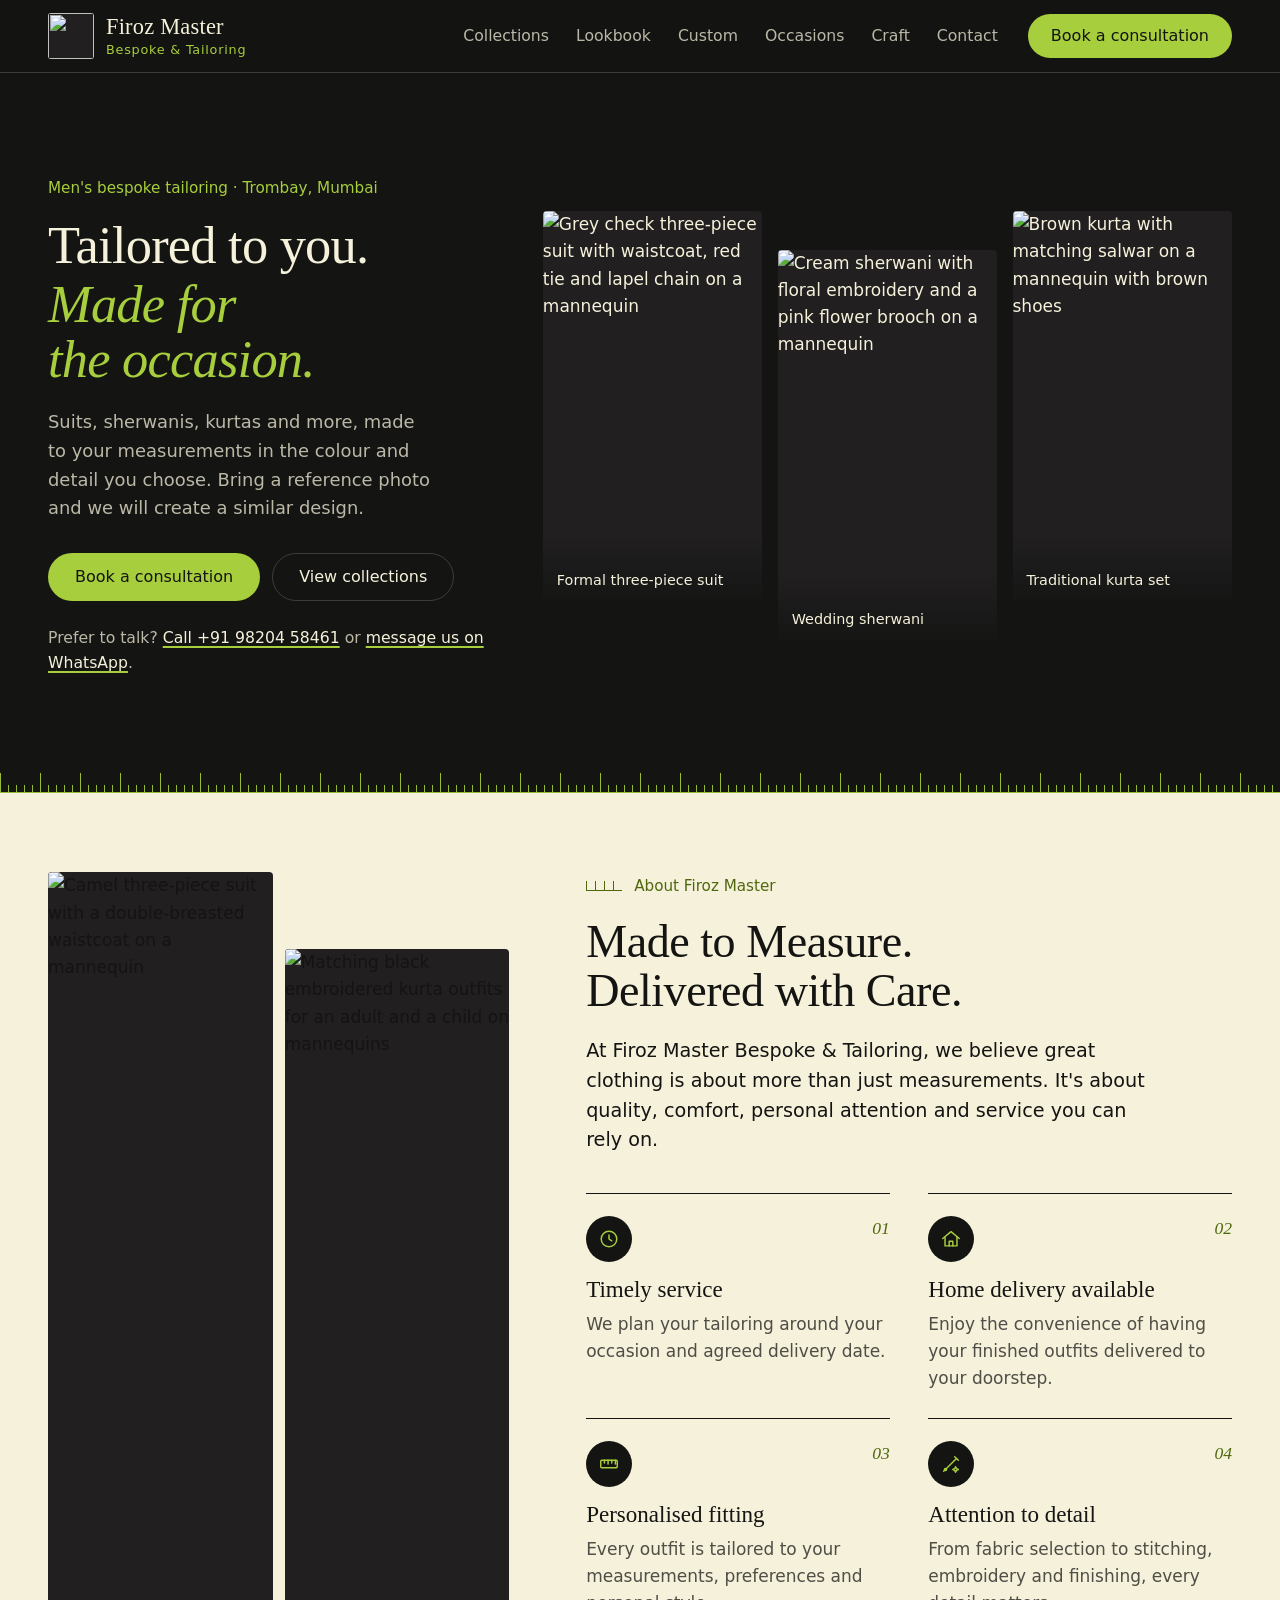
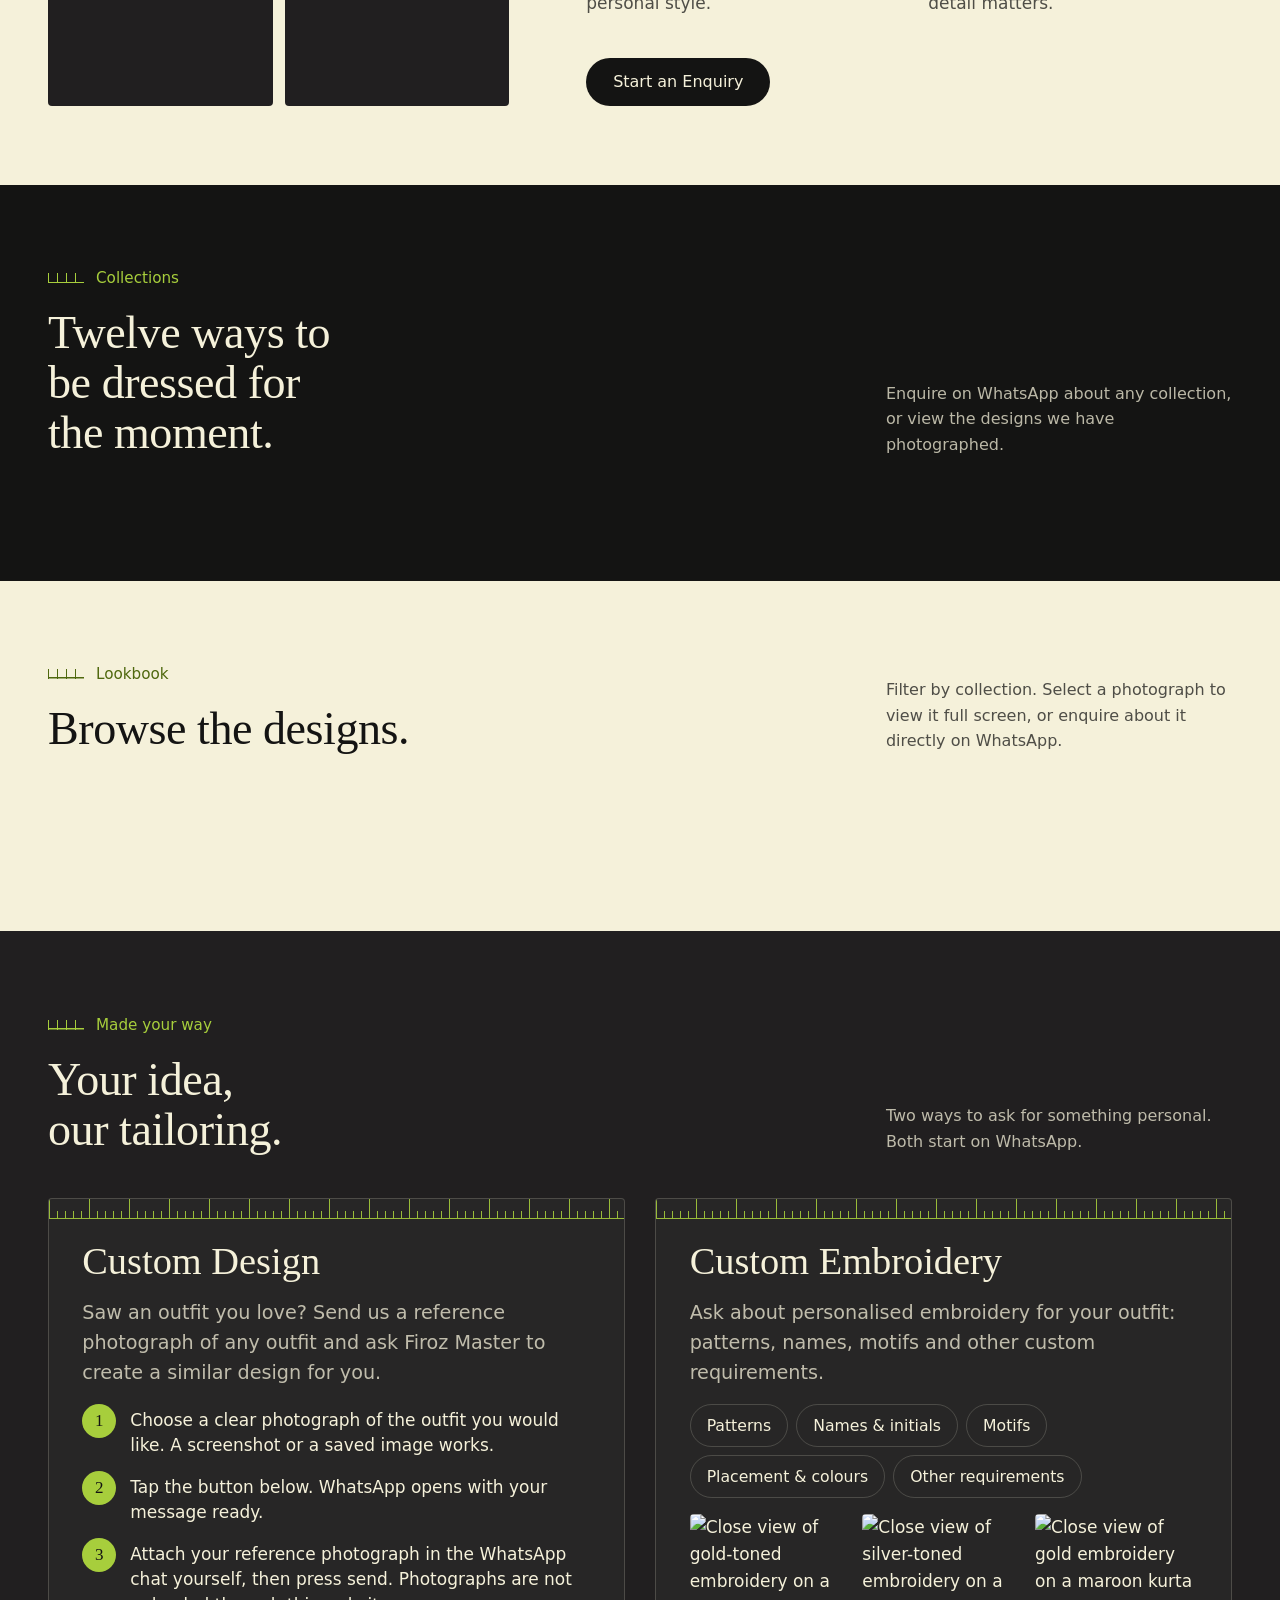
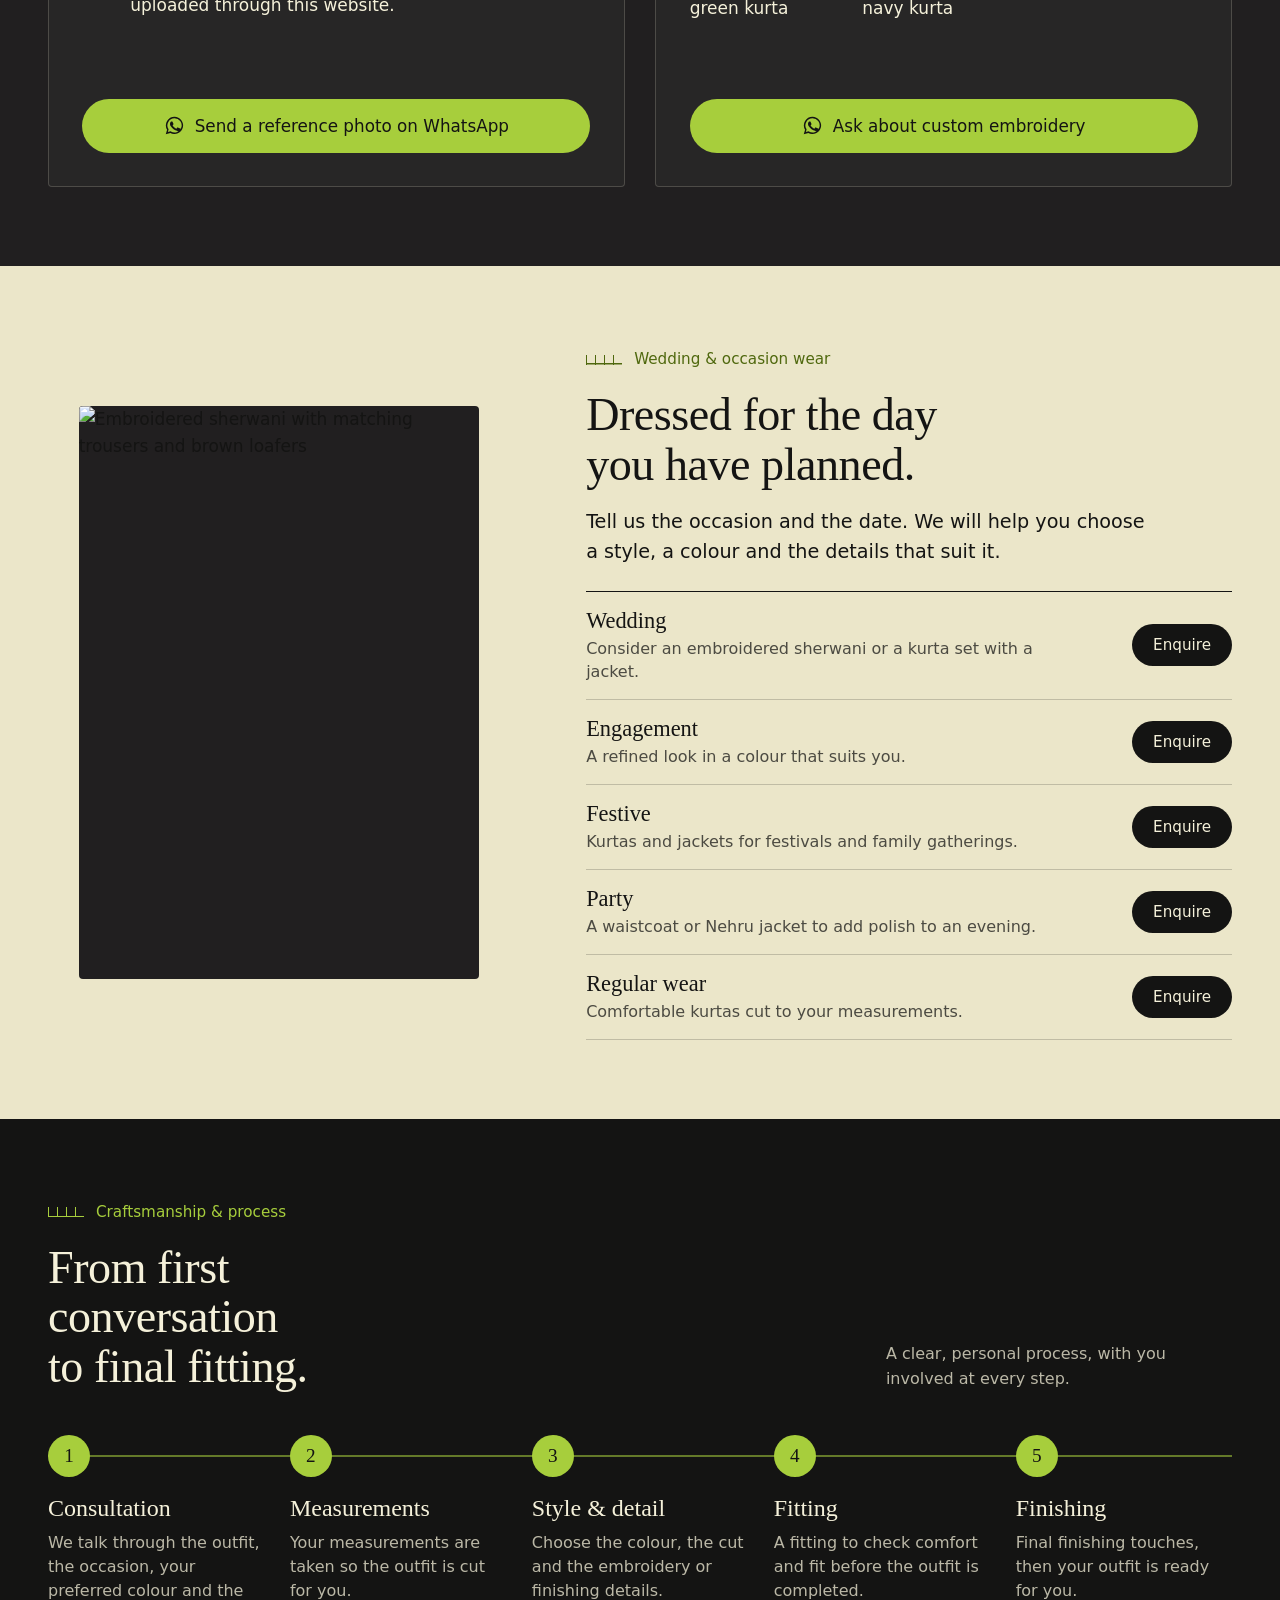
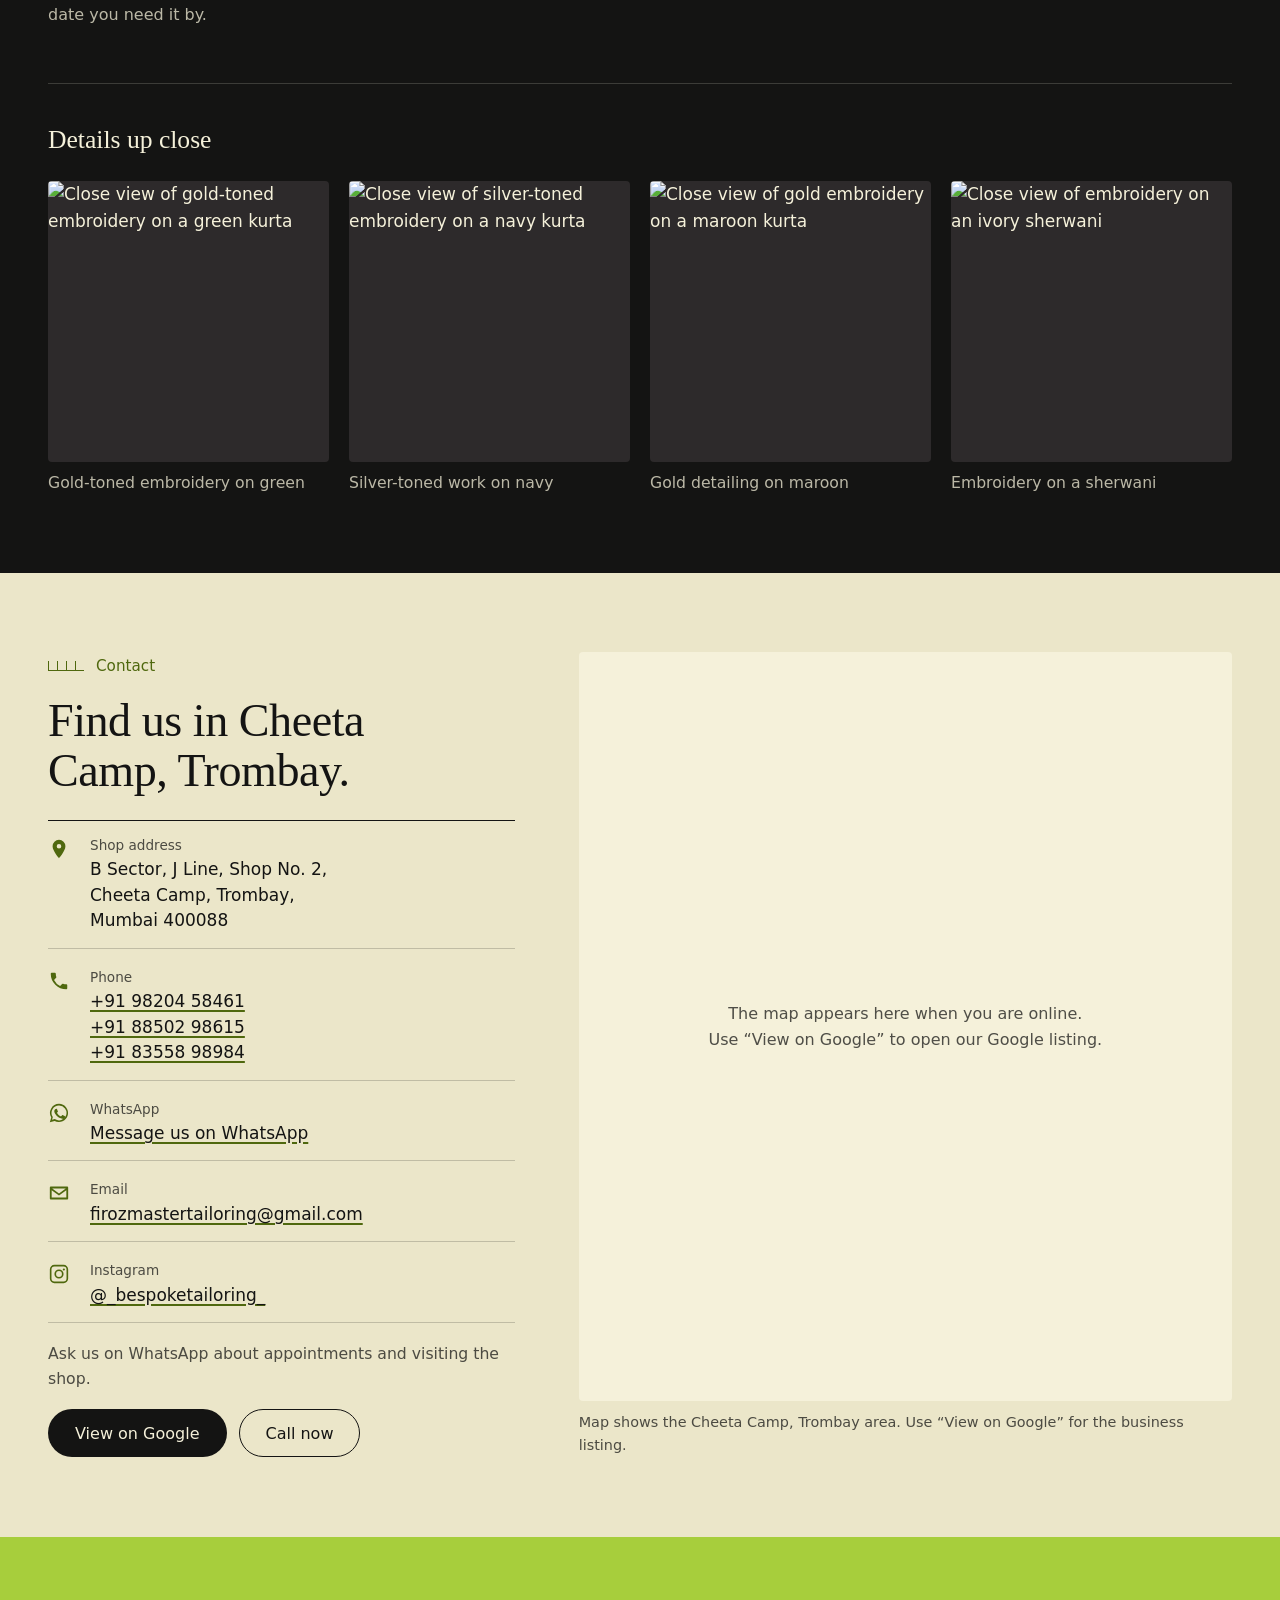
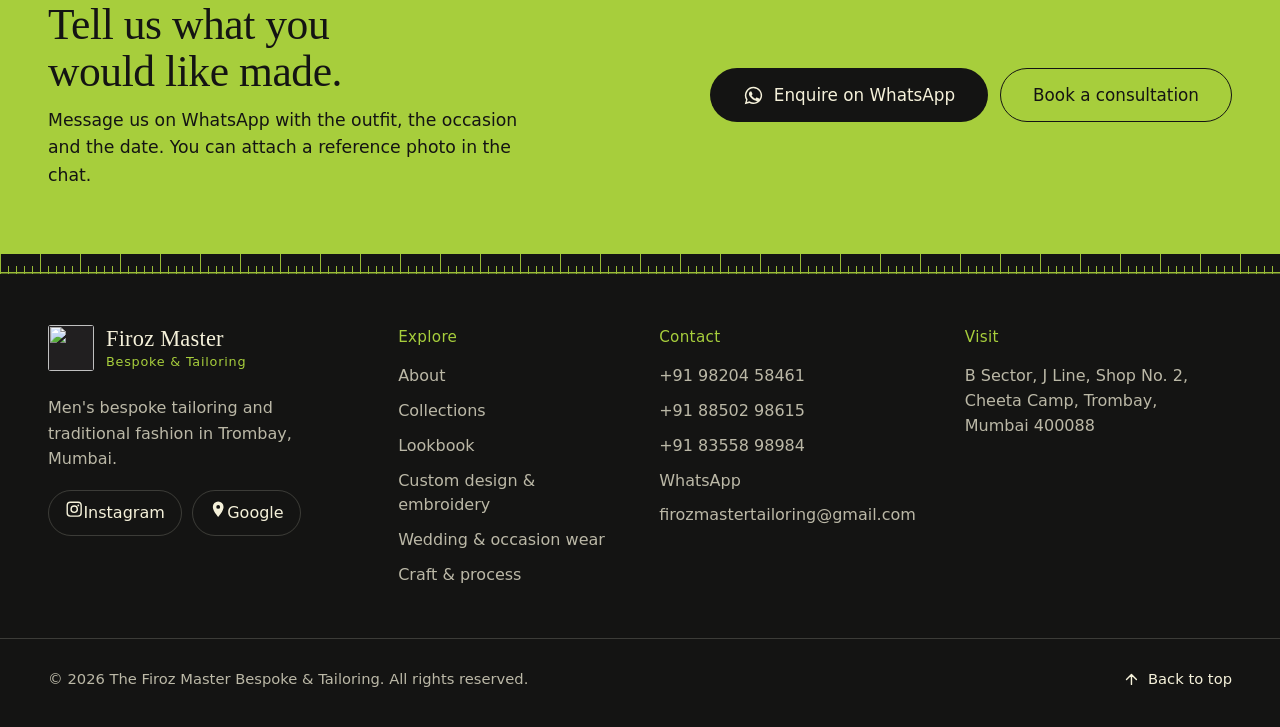
==== index.html @ 13a80829 "Add files via upload" ====
<!doctype html>
<html lang="en">
<head>
  <meta charset="utf-8">
  <meta name="viewport" content="width=device-width, initial-scale=1, viewport-fit=cover">
  <title>The Firoz Master Bespoke &amp; Tailoring | Men's Bespoke Tailoring in Trombay, Mumbai</title>
  <meta name="description" content="The Firoz Master Bespoke &amp; Tailoring in Cheeta Camp, Trombay, Mumbai: suits, tuxedos, sherwanis, kurta pajamas, Nehru jackets, waistcoats, custom designs and custom embroidery. Enquire on WhatsApp.">
  <meta name="theme-color" content="#141413">
  <!-- After publishing, add: <link rel="canonical" href="https://YOUR-DOMAIN/"> and make og:image absolute. -->
  <meta property="og:type" content="website">
  <meta property="og:site_name" content="The Firoz Master Bespoke &amp; Tailoring">
  <meta property="og:title" content="The Firoz Master Bespoke &amp; Tailoring">
  <meta property="og:description" content="Bespoke men's tailoring in Trombay, Mumbai. Browse the collections and enquire on WhatsApp.">
  <meta property="og:image" content="assets/optimized/green-kurta-full.webp">
  <meta name="twitter:card" content="summary_large_image">
  <link rel="icon" type="image/png" sizes="48x48" href="assets/favicon-48.png">
  <link rel="apple-touch-icon" href="assets/apple-touch-icon.png">
  <script>document.documentElement.classList.add('js');</script>
  <link rel="stylesheet" href="styles.css">
  <script type="application/ld+json">
  {
    "@context": "https://schema.org",
    "@type": "ClothingStore",
    "name": "The Firoz Master Bespoke & Tailoring",
    "description": "Men's bespoke tailoring and traditional fashion.",
    "telephone": ["+91 98204 58461", "+91 88502 98615", "+91 83558 98984"],
    "email": "firozmastertailoring@gmail.com",
    "image": "assets/optimized/green-kurta-full.webp",
    "address": {
      "@type": "PostalAddress",
      "streetAddress": "B Sector, J Line, Shop No. 2, Cheeta Camp, Trombay",
      "addressLocality": "Mumbai",
      "addressRegion": "Maharashtra",
      "postalCode": "400088",
      "addressCountry": "IN"
    },
    "sameAs": [
      "https://www.instagram.com/_bespoketailoring_",
      "https://share.google/vt9ORsOQwq2wG1tDQ"
    ]
  }
  </script>
</head>
<body>
  <a class="skip-link" href="#main">Skip to main content</a>

  <!-- Icon sprite -->
  <svg width="0" height="0" style="position:absolute" aria-hidden="true" focusable="false">
    <symbol id="i-phone" viewBox="0 0 24 24"><path d="M6.6 10.8a15 15 0 0 0 6.6 6.6l2.2-2.2a1 1 0 0 1 1-.25 11.4 11.4 0 0 0 3.6.57 1 1 0 0 1 1 1V20a1 1 0 0 1-1 1A17 17 0 0 1 3 4a1 1 0 0 1 1-1h3.5a1 1 0 0 1 1 1c0 1.25.2 2.45.57 3.57a1 1 0 0 1-.25 1z" fill="currentColor"/></symbol>
    <symbol id="i-whatsapp" viewBox="0 0 24 24"><path d="M12.04 2a9.9 9.9 0 0 0-8.5 14.9L2 22l5.25-1.38A9.9 9.9 0 1 0 12.04 2zm0 1.8a8.1 8.1 0 1 1-4.2 15l-.3-.18-3.1.82.83-3.03-.2-.31A8.1 8.1 0 0 1 12.04 3.8zM8.6 7.5c-.2 0-.5.07-.75.35-.26.28-1 .97-1 2.37s1.03 2.75 1.17 2.94c.15.2 2 3.2 4.95 4.36 2.45.96 2.95.77 3.48.72.53-.05 1.7-.7 1.94-1.37.24-.68.24-1.26.17-1.38-.07-.12-.26-.2-.55-.34-.29-.15-1.7-.84-1.96-.93-.27-.1-.46-.15-.65.14-.2.29-.75.93-.92 1.12-.17.2-.34.22-.63.07-.29-.14-1.22-.45-2.32-1.43-.86-.76-1.44-1.7-1.6-1.99-.17-.29-.02-.45.13-.6.13-.13.29-.34.43-.5.14-.17.2-.29.29-.48.1-.2.05-.36-.02-.5-.07-.15-.64-1.58-.9-2.16-.23-.5-.47-.52-.66-.53z" fill="currentColor"/></symbol>
    <symbol id="i-mail" viewBox="0 0 24 24"><path d="M3 5h18a1 1 0 0 1 1 1v12a1 1 0 0 1-1 1H3a1 1 0 0 1-1-1V6a1 1 0 0 1 1-1zm1.6 2L12 12.6 19.4 7zm15.4 1.9-8 5.8-8-5.8V17h16z" fill="currentColor"/></symbol>
    <symbol id="i-pin" viewBox="0 0 24 24"><path d="M12 2a7 7 0 0 0-7 7c0 5.2 7 13 7 13s7-7.8 7-13a7 7 0 0 0-7-7zm0 9.5A2.5 2.5 0 1 1 12 6.5a2.5 2.5 0 0 1 0 5z" fill="currentColor"/></symbol>
    <symbol id="i-close" viewBox="0 0 24 24"><path d="M5 5l14 14M19 5L5 19" stroke="currentColor" stroke-width="2" stroke-linecap="round" fill="none"/></symbol>
    <symbol id="i-prev" viewBox="0 0 24 24"><path d="M15 4l-8 8 8 8" stroke="currentColor" stroke-width="2" stroke-linecap="round" stroke-linejoin="round" fill="none"/></symbol>
    <symbol id="i-next" viewBox="0 0 24 24"><path d="M9 4l8 8-8 8" stroke="currentColor" stroke-width="2" stroke-linecap="round" stroke-linejoin="round" fill="none"/></symbol>
    <symbol id="i-instagram" viewBox="0 0 24 24"><path d="M7 2h10a5 5 0 0 1 5 5v10a5 5 0 0 1-5 5H7a5 5 0 0 1-5-5V7a5 5 0 0 1 5-5zm0 1.8A3.2 3.2 0 0 0 3.8 7v10A3.2 3.2 0 0 0 7 20.2h10a3.2 3.2 0 0 0 3.2-3.2V7A3.2 3.2 0 0 0 17 3.8zM12 7a5 5 0 1 1 0 10 5 5 0 0 1 0-10zm0 1.8a3.2 3.2 0 1 0 0 6.4 3.2 3.2 0 0 0 0-6.4zM17.3 5.9a1.2 1.2 0 1 1 0 2.4 1.2 1.2 0 0 1 0-2.4z" fill="currentColor"/></symbol>
    <symbol id="i-up" viewBox="0 0 24 24"><path d="M12 19V5M5 12l7-7 7 7" stroke="currentColor" stroke-width="2" stroke-linecap="round" stroke-linejoin="round" fill="none"/></symbol>
  </svg>

  <header class="site-header" id="top">
    <div class="site-header__inner">
      <a class="brand" href="#home" aria-label="The Firoz Master Bespoke and Tailoring, home">
        <img class="brand__mark" src="assets/optimized/fm-mark-2x.webp" width="148" height="139" alt="">
        <span class="brand__text">
          <span class="brand__name">Firoz Master</span>
          <span class="brand__sub">Bespoke &amp; Tailoring</span>
        </span>
      </a>

      <button class="menu-toggle" type="button" aria-expanded="false" aria-controls="site-nav">
        <span class="menu-toggle__label">Menu</span>
        <span class="menu-toggle__bars" aria-hidden="true"><span></span><span></span></span>
      </button>

      <nav class="site-nav" id="site-nav" aria-label="Main">
        <ul class="site-nav__list">
          <li><a href="#collections">Collections</a></li>
          <li><a href="#lookbook">Lookbook</a></li>
          <li><a href="#custom">Custom</a></li>
          <li><a href="#occasions">Occasions</a></li>
          <li><a href="#craft">Craft</a></li>
          <li><a href="#visit">Contact</a></li>
        </ul>
        <a class="btn btn--lime site-nav__cta" href="#visit" data-wa data-wa-msg="Hello Firoz Master, I'd like to book a consultation." data-enquire data-title="Book a consultation">Book a consultation</a>
      </nav>
    </div>
  </header>

  <main id="main">

    <!-- HERO -->
    <section class="hero" id="home" aria-labelledby="hero-title">
      <div class="container hero__grid">
        <div class="hero__copy">
          <p class="hero__place">Men's bespoke tailoring &middot; Trombay, Mumbai</p>
          <h1 id="hero-title" class="hero__title">Tailored to you.<span class="hero__title-alt">Made for the occasion.</span></h1>
          <p class="hero__lead">Suits, sherwanis, kurtas and more, made to your measurements in the colour and detail you choose. Bring a reference photo and we will create a similar design.</p>
          <div class="hero__actions">
            <a class="btn btn--lime" href="#visit" data-wa data-wa-msg="Hello Firoz Master, I'd like to book a consultation." data-enquire data-title="Book a consultation">Book a consultation</a>
            <a class="btn btn--ghost" href="#collections">View collections</a>
          </div>
          <p class="hero__reach">Prefer to talk? <a href="tel:+919820458461">Call +91 98204 58461</a> or <a href="#visit" data-wa data-wa-msg="Hello Firoz Master, I'd like to enquire about tailoring." target="_blank" rel="noopener">message us on WhatsApp</a>.</p>
        </div>

        <div class="hero__media" aria-label="Featured pieces">
          <figure class="hero__panel hero__panel--a">
            <img src="assets/gallery/hero-formal-three-piece-576.webp"
                 srcset="assets/gallery/hero-formal-three-piece-360.webp 360w, assets/gallery/hero-formal-three-piece-576.webp 576w"
                 sizes="(max-width: 980px) 30vw, 270px" width="576" height="1024"
                 alt="Grey check three-piece suit with waistcoat, red tie and lapel chain on a mannequin" fetchpriority="high" decoding="async">
            <figcaption>Formal three-piece suit</figcaption>
          </figure>
          <figure class="hero__panel hero__panel--b">
            <img src="assets/gallery/hero-wedding-sherwani-576.webp"
                 srcset="assets/gallery/hero-wedding-sherwani-360.webp 360w, assets/gallery/hero-wedding-sherwani-576.webp 576w"
                 sizes="(max-width: 980px) 30vw, 270px" width="576" height="1024"
                 alt="Cream sherwani with floral embroidery and a pink flower brooch on a mannequin" fetchpriority="high" decoding="async">
            <figcaption>Wedding sherwani</figcaption>
          </figure>
          <figure class="hero__panel hero__panel--c">
            <img src="assets/gallery/hero-traditional-kurta-set-576.webp"
                 srcset="assets/gallery/hero-traditional-kurta-set-360.webp 360w, assets/gallery/hero-traditional-kurta-set-576.webp 576w"
                 sizes="(max-width: 980px) 30vw, 270px" width="576" height="1024"
                 alt="Brown kurta with matching salwar on a mannequin with brown shoes" decoding="async">
            <figcaption>Traditional kurta set</figcaption>
          </figure>
        </div>
      </div>
      <div class="tape" aria-hidden="true"></div>
    </section>

    <!-- BRAND INTRODUCTION -->
    <section class="section section--ivory intro" id="about" aria-labelledby="about-title">
      <div class="container about" data-reveal>
        <div class="about__head">
          <p class="kicker">About Firoz Master</p>
          <h2 id="about-title" class="h2">Made to Measure. Delivered with Care.</h2>
          <p class="lead">At Firoz Master Bespoke &amp; Tailoring, we believe great clothing is about more than just measurements. It's about quality, comfort, personal attention and service you can rely on.</p>
        </div>
        <div class="about__photos">
          <figure class="about__photo about__photo--a">
            <img src="assets/gallery/camel-three-piece-suit.webp" srcset="assets/gallery/camel-three-piece-suit-360.webp 360w, assets/gallery/camel-three-piece-suit.webp 800w"
                 sizes="(max-width: 860px) 44vw, 300px" width="800" height="1067" loading="lazy" decoding="async"
                 alt="Camel three-piece suit with a double-breasted waistcoat on a mannequin">
          </figure>
          <figure class="about__photo about__photo--b">
            <img src="assets/matching-family-outfits.webp"
                 srcset="assets/optimized/family-360.webp 360w, assets/optimized/family-full.webp 460w"
                 sizes="(max-width: 860px) 44vw, 300px" width="460" height="1024" loading="lazy" decoding="async"
                 alt="Matching black embroidered kurta outfits for an adult and a child on mannequins">
          </figure>
        </div>
        <div class="about__body">
          <ul class="benefits" aria-label="Why choose Firoz Master">
            <li class="benefit" data-reveal>
              <span class="benefit__num" aria-hidden="true">01</span>
              <span class="benefit__icon"><svg class="benefit__ico" viewBox="0 0 24 24" aria-hidden="true" focusable="false"><circle cx="12" cy="12" r="8.5"/><path d="M12 7.5V12l3 2"/></svg></span>
              <h3 class="benefit__title">Timely service</h3>
              <p>We plan your tailoring around your occasion and agreed delivery date.</p>
            </li>
            <li class="benefit" data-reveal>
              <span class="benefit__num" aria-hidden="true">02</span>
              <span class="benefit__icon"><svg class="benefit__ico" viewBox="0 0 24 24" aria-hidden="true" focusable="false"><path d="M3 11.5 12 4l9 7.5"/><path d="M5.5 10v9.5h13V10"/><path d="M10 19.5v-5h4v5"/></svg></span>
              <h3 class="benefit__title">Home delivery available</h3>
              <p>Enjoy the convenience of having your finished outfits delivered to your doorstep.</p>
            </li>
            <li class="benefit" data-reveal>
              <span class="benefit__num" aria-hidden="true">03</span>
              <span class="benefit__icon"><svg class="benefit__ico" viewBox="0 0 24 24" aria-hidden="true" focusable="false"><rect x="3" y="8" width="18" height="8" rx="1"/><path d="M7 8v3M11 8v4M15 8v3M19 8v4"/></svg></span>
              <h3 class="benefit__title">Personalised fitting</h3>
              <p>Every outfit is tailored to your measurements, preferences and personal style.</p>
            </li>
            <li class="benefit" data-reveal>
              <span class="benefit__num" aria-hidden="true">04</span>
              <span class="benefit__icon"><svg class="benefit__ico" viewBox="0 0 24 24" aria-hidden="true" focusable="false"><path d="M4 20 18 6"/><path d="M16 4l4 4"/><circle cx="6" cy="18" r="1.2"/><path d="M17 15l1 2 2 1-2 1-1 2-1-2-2-1 2-1z"/></svg></span>
              <h3 class="benefit__title">Attention to detail</h3>
              <p>From fabric selection to stitching, embroidery and finishing, every detail matters.</p>
            </li>
          </ul>
          <p class="intro__cta"><a class="btn btn--ink" href="#visit" data-wa data-wa-msg="Hello Firoz Master, I'd like to enquire about tailoring." data-enquire data-title="Start an enquiry">Start an Enquiry</a></p>
        </div>
      </div>
    </section>

    <!-- COLLECTIONS -->
    <section class="section section--ink collections" id="collections" aria-labelledby="collections-title">
      <div class="container">
        <header class="section-head" data-reveal>
          <div>
            <p class="kicker kicker--lime">Collections</p>
            <h2 id="collections-title" class="h2">Twelve ways to be dressed for the moment.</h2>
          </div>
          <p class="section-head__note">Enquire on WhatsApp about any collection, or view the designs we have photographed.</p>
        </header>
        <div class="cat-grid" id="collection-grid">
          <noscript><p>Please enable JavaScript to browse the collections, or call us on +91 98204 58461.</p></noscript>
        </div>
      </div>
    </section>

    <!-- LOOKBOOK / GALLERY -->
    <section class="section section--ivory lookbook" id="lookbook" aria-labelledby="lookbook-title">
      <div class="container">
        <header class="section-head" data-reveal>
          <div>
            <p class="kicker">Lookbook</p>
            <h2 id="lookbook-title" class="h2">Browse the designs.</h2>
          </div>
          <p class="section-head__note">Filter by collection. Select a photograph to view it full screen, or enquire about it directly on WhatsApp.</p>
        </header>

        <div class="filters" role="group" aria-label="Filter the lookbook by collection" id="filters"></div>
        <p class="filters__count" id="filter-count" aria-live="polite"></p>

        <ul class="look-grid" id="look-grid"></ul>
        <div class="look-empty" id="look-empty" hidden>
          <div class="tape tape--dark" aria-hidden="true"></div>
          <h3 id="look-empty-title">Photographs for this collection</h3>
          <p id="look-empty-text">We do not have photographs of this collection on the website yet. Message us on WhatsApp to ask about it.</p>
          <a class="btn btn--ink" id="look-empty-cta" href="#visit" data-wa data-wa-msg="">Enquire on WhatsApp</a>
        </div>
      </div>
    </section>

    <!-- CUSTOM DESIGN & EMBROIDERY -->
    <section class="section section--char custom" id="custom" aria-labelledby="custom-title">
      <div class="container">
        <header class="section-head" data-reveal>
          <div>
            <p class="kicker kicker--lime">Made your way</p>
            <h2 id="custom-title" class="h2">Your idea, our tailoring.</h2>
          </div>
          <p class="section-head__note">Two ways to ask for something personal. Both start on WhatsApp.</p>
        </header>

        <div class="custom__grid">
          <article class="custom-card" id="custom-design" data-reveal>
            <div class="tape" aria-hidden="true"></div>
            <h3 class="custom-card__title">Custom Design</h3>
            <p class="lead">Saw an outfit you love? Send us a reference photograph of any outfit and ask Firoz Master to create a similar design for you.</p>
            <ol class="how">
              <li><span>1</span><p>Choose a clear photograph of the outfit you would like. A screenshot or a saved image works.</p></li>
              <li><span>2</span><p>Tap the button below. WhatsApp opens with your message ready.</p></li>
              <li><span>3</span><p>Attach your reference photograph in the WhatsApp chat yourself, then press send. Photographs are not uploaded through this website.</p></li>
            </ol>
            <div class="custom-card__actions">
              <a class="btn btn--lime btn--lg" href="#visit" data-wa data-wa-msg="Hello, I would like a design made from a reference photograph. I will attach the photo in this chat. Please let me know how to proceed."><svg class="ico" aria-hidden="true"><use href="#i-whatsapp"/></svg>Send a reference photo on WhatsApp</a>
            </div>
          </article>

          <article class="custom-card" id="custom-embroidery" data-reveal>
            <div class="tape" aria-hidden="true"></div>
            <h3 class="custom-card__title">Custom Embroidery</h3>
            <p class="lead">Ask about personalised embroidery for your outfit: patterns, names, motifs and other custom requirements.</p>
            <ul class="chips-static" aria-label="Examples of custom embroidery requests">
              <li>Patterns</li><li>Names &amp; initials</li><li>Motifs</li><li>Placement &amp; colours</li><li>Other requirements</li>
            </ul>
            <ul class="mini-details" aria-label="Embroidery details from our photographs">
              <li><img src="assets/optimized/detail-green.webp" width="240" height="240" loading="lazy" decoding="async" alt="Close view of gold-toned embroidery on a green kurta"></li>
              <li><img src="assets/optimized/detail-navy.webp" width="240" height="240" loading="lazy" decoding="async" alt="Close view of silver-toned embroidery on a navy kurta"></li>
              <li><img src="assets/optimized/detail-maroon.webp" width="240" height="240" loading="lazy" decoding="async" alt="Close view of gold embroidery on a maroon kurta"></li>
            </ul>
            <div class="custom-card__actions">
              <a class="btn btn--lime btn--lg" href="#visit" data-wa data-wa-msg="Hello, I would like to enquire about custom embroidery (pattern / name / motif). I will share the details and any reference images in this chat."><svg class="ico" aria-hidden="true"><use href="#i-whatsapp"/></svg>Ask about custom embroidery</a>
            </div>
          </article>
        </div>
      </div>
    </section>

    <!-- WEDDING & OCCASION -->
    <section class="section section--ivory-2 occasions" id="occasions" aria-labelledby="occasions-title">
      <div class="container occasions__grid" data-reveal>
        <figure class="occasions__figure">
          <img src="assets/ivory-sherwani.webp" srcset="assets/optimized/ivory-sherwani-360.webp 360w, assets/optimized/ivory-sherwani-full.webp 460w" sizes="(max-width: 860px) 80vw, 380px" width="460" height="1024" loading="lazy" decoding="async" alt="Embroidered sherwani with matching trousers and brown loafers">
        </figure>
        <div class="occasions__body">
          <p class="kicker">Wedding &amp; occasion wear</p>
          <h2 id="occasions-title" class="h2">Dressed for the day you have planned.</h2>
          <p class="lead">Tell us the occasion and the date. We will help you choose a style, a colour and the details that suit it.</p>

          <ul class="occasion-list">
            <li>
              <div>
                <h3>Wedding</h3>
                <p>Consider an embroidered sherwani or a kurta set with a jacket.</p>
              </div>
              <a class="btn btn--ink btn--sm" href="#visit" data-wa data-wa-msg="Hello Firoz Master, I'd like to enquire about wedding wear." data-enquire data-occasion="Wedding" data-title="Wedding wear enquiry" data-category="Wedding Wear">Enquire</a>
            </li>
            <li>
              <div>
                <h3>Engagement</h3>
                <p>A refined look in a colour that suits you.</p>
              </div>
              <a class="btn btn--ink btn--sm" href="#visit" data-wa data-wa-msg="Hello Firoz Master, I'd like to enquire about engagement wear." data-enquire data-occasion="Engagement" data-title="Engagement wear enquiry">Enquire</a>
            </li>
            <li>
              <div>
                <h3>Festive</h3>
                <p>Kurtas and jackets for festivals and family gatherings.</p>
              </div>
              <a class="btn btn--ink btn--sm" href="#visit" data-wa data-wa-msg="Hello Firoz Master, I'd like to enquire about festive wear." data-enquire data-occasion="Festive" data-title="Festive wear enquiry">Enquire</a>
            </li>
            <li>
              <div>
                <h3>Party</h3>
                <p>A waistcoat or Nehru jacket to add polish to an evening.</p>
              </div>
              <a class="btn btn--ink btn--sm" href="#visit" data-wa data-wa-msg="Hello Firoz Master, I'd like to enquire about party wear." data-enquire data-occasion="Party" data-title="Party wear enquiry">Enquire</a>
            </li>
            <li>
              <div>
                <h3>Regular wear</h3>
                <p>Comfortable kurtas cut to your measurements.</p>
              </div>
              <a class="btn btn--ink btn--sm" href="#visit" data-wa data-wa-msg="Hello Firoz Master, I'd like to enquire about regular wear." data-enquire data-occasion="Regular wear" data-title="Regular wear enquiry">Enquire</a>
            </li>
          </ul>
        </div>
      </div>
    </section>

    <!-- CRAFT & PROCESS -->
    <section class="section section--ink craft" id="craft" aria-labelledby="craft-title">
      <div class="container">
        <header class="section-head">
          <div>
            <p class="kicker kicker--lime">Craftsmanship &amp; process</p>
            <h2 id="craft-title" class="h2">From first conversation to final fitting.</h2>
          </div>
          <p class="section-head__note">A clear, personal process, with you involved at every step.</p>
        </header>

        <ol class="steps" data-reveal>
          <li class="step">
            <span class="step__n" aria-hidden="true">1</span>
            <h3>Consultation</h3>
            <p>We talk through the outfit, the occasion, your preferred colour and the date you need it by.</p>
          </li>
          <li class="step">
            <span class="step__n" aria-hidden="true">2</span>
            <h3>Measurements</h3>
            <p>Your measurements are taken so the outfit is cut for you.</p>
          </li>
          <li class="step">
            <span class="step__n" aria-hidden="true">3</span>
            <h3>Style &amp; detail</h3>
            <p>Choose the colour, the cut and the embroidery or finishing details.</p>
          </li>
          <li class="step">
            <span class="step__n" aria-hidden="true">4</span>
            <h3>Fitting</h3>
            <p>A fitting to check comfort and fit before the outfit is completed.</p>
          </li>
          <li class="step">
            <span class="step__n" aria-hidden="true">5</span>
            <h3>Finishing</h3>
            <p>Final finishing touches, then your outfit is ready for you.</p>
          </li>
        </ol>

        <div class="details">
          <h3 class="details__title">Details up close</h3>
          <ul class="details__grid">
            <li><img src="assets/optimized/detail-green.webp" width="240" height="240" loading="lazy" decoding="async" alt="Close view of gold-toned embroidery on a green kurta"><span>Gold-toned embroidery on green</span></li>
            <li><img src="assets/optimized/detail-navy.webp" width="240" height="240" loading="lazy" decoding="async" alt="Close view of silver-toned embroidery on a navy kurta"><span>Silver-toned work on navy</span></li>
            <li><img src="assets/optimized/detail-maroon.webp" width="240" height="240" loading="lazy" decoding="async" alt="Close view of gold embroidery on a maroon kurta"><span>Gold detailing on maroon</span></li>
            <li><img src="assets/optimized/detail-ivory.webp" width="240" height="240" loading="lazy" decoding="async" alt="Close view of embroidery on an ivory sherwani"><span>Embroidery on a sherwani</span></li>
          </ul>
        </div>
      </div>
    </section>

    <!-- CONTACT -->
    <section class="section section--ivory-2 visit" id="visit" aria-labelledby="visit-title">
      <div class="container visit__grid" data-reveal>
        <div class="visit__info">
          <p class="kicker">Contact</p>
          <h2 id="visit-title" class="h2">Find us in Cheeta Camp, Trombay.</h2>

          <address class="contact-list">
            <div class="contact-row">
              <svg class="ico" aria-hidden="true"><use href="#i-pin"/></svg>
              <p><span class="contact-row__label">Shop address</span>B Sector, J Line, Shop No. 2,<br>Cheeta Camp, Trombay,<br>Mumbai 400088</p>
            </div>
            <div class="contact-row">
              <svg class="ico" aria-hidden="true"><use href="#i-phone"/></svg>
              <p><span class="contact-row__label">Phone</span>
                <a href="tel:+919820458461">+91 98204 58461</a><br>
                <a href="tel:+918850298615">+91 88502 98615</a><br>
                <a href="tel:+918355898984">+91 83558 98984</a></p>
            </div>
            <div class="contact-row">
              <svg class="ico" aria-hidden="true"><use href="#i-whatsapp"/></svg>
              <p><span class="contact-row__label">WhatsApp</span><a href="#visit" data-wa data-wa-msg="Hello, I would like to enquire about tailoring." target="_blank" rel="noopener" data-wa-label>Message us on WhatsApp</a></p>
            </div>
            <div class="contact-row">
              <svg class="ico" aria-hidden="true"><use href="#i-mail"/></svg>
              <p><span class="contact-row__label">Email</span><a href="mailto:firozmastertailoring@gmail.com">firozmastertailoring@gmail.com</a></p>
            </div>
            <div class="contact-row">
              <svg class="ico" aria-hidden="true"><use href="#i-instagram"/></svg>
              <p><span class="contact-row__label">Instagram</span><a href="https://www.instagram.com/_bespoketailoring_?vrfl=MXh1Z25kcWhmczlndA==" target="_blank" rel="noopener">@_bespoketailoring_</a></p>
            </div>
          </address>

          <p class="visit__note">Ask us on WhatsApp about appointments and visiting the shop.</p>
          <div class="visit__actions">
            <a class="btn btn--ink" href="https://share.google/vt9ORsOQwq2wG1tDQ" target="_blank" rel="noopener">View on Google</a>
            <a class="btn btn--outline-ink" href="tel:+919820458461">Call now</a>
          </div>
        </div>

        <div class="visit__map">
          <div class="visit__frame">
            <p class="visit__fallback">The map appears here when you are online.<br>Use &ldquo;View on Google&rdquo; to open our Google listing.</p>
            <iframe title="Map showing Cheeta Camp, Trombay, Mumbai" loading="lazy" referrerpolicy="no-referrer-when-downgrade"
                    src="https://maps.google.com/maps?q=Cheeta%20Camp%2C%20Trombay%2C%20Mumbai%20400088&amp;z=15&amp;output=embed"></iframe>
          </div>
          <p class="visit__map-note">Map shows the Cheeta Camp, Trombay area. Use &ldquo;View on Google&rdquo; for the business listing.</p>
        </div>
      </div>
    </section>

    <!-- ENQUIRY CTA -->
    <section class="cta" aria-labelledby="cta-title">
      <div class="container cta__inner">
        <div>
          <h2 id="cta-title" class="cta__title">Tell us what you would like made.</h2>
          <p class="cta__text">Message us on WhatsApp with the outfit, the occasion and the date. You can attach a reference photo in the chat.</p>
        </div>
        <div class="cta__actions">
          <a class="btn btn--ink btn--lg" href="#visit" data-wa data-wa-msg="Hello Firoz Master, I would like to make an enquiry." target="_blank" rel="noopener"><svg class="ico" aria-hidden="true"><use href="#i-whatsapp"/></svg>Enquire on WhatsApp</a>
          <a class="btn btn--outline-ink btn--lg" href="#" data-enquire data-title="Book a consultation">Book a consultation</a>
        </div>
      </div>
    </section>
  </main>

  <footer class="site-footer">
    <div class="tape tape--footer" aria-hidden="true"></div>
    <div class="container footer__grid">
      <div class="footer__brand">
        <a class="brand" href="#home" aria-label="The Firoz Master Bespoke and Tailoring, back to top">
          <img class="brand__mark" src="assets/optimized/fm-mark-2x.webp" width="148" height="139" alt="" loading="lazy">
          <span class="brand__text">
            <span class="brand__name">Firoz Master</span>
            <span class="brand__sub">Bespoke &amp; Tailoring</span>
          </span>
        </a>
        <p>Men's bespoke tailoring and traditional fashion in Trombay, Mumbai.</p>
        <ul class="social">
          <li><a href="https://www.instagram.com/_bespoketailoring_?vrfl=MXh1Z25kcWhmczlndA==" target="_blank" rel="noopener" aria-label="Instagram, opens in a new tab"><svg class="ico" aria-hidden="true"><use href="#i-instagram"/></svg><span>Instagram</span></a></li>
          <li><a href="https://share.google/vt9ORsOQwq2wG1tDQ" target="_blank" rel="noopener" aria-label="Google business listing, opens in a new tab"><svg class="ico" aria-hidden="true"><use href="#i-pin"/></svg><span>Google</span></a></li>
        </ul>
      </div>
      <nav class="footer__nav" aria-label="Footer">
        <h2 class="footer__h">Explore</h2>
        <ul>
          <li><a href="#about">About</a></li>
          <li><a href="#collections">Collections</a></li>
          <li><a href="#lookbook">Lookbook</a></li>
          <li><a href="#custom">Custom design &amp; embroidery</a></li>
          <li><a href="#occasions">Wedding &amp; occasion wear</a></li>
          <li><a href="#craft">Craft &amp; process</a></li>
        </ul>
      </nav>
      <div class="footer__contact">
        <h2 class="footer__h">Contact</h2>
        <ul>
          <li><a href="tel:+919820458461">+91 98204 58461</a></li>
          <li><a href="tel:+918850298615">+91 88502 98615</a></li>
          <li><a href="tel:+918355898984">+91 83558 98984</a></li>
          <li><a href="#visit" data-wa data-wa-msg="Hello Firoz Master, I would like to enquire about tailoring." target="_blank" rel="noopener">WhatsApp</a></li>
          <li><a href="mailto:firozmastertailoring@gmail.com">firozmastertailoring@gmail.com</a></li>
        </ul>
      </div>
      <div class="footer__visit">
        <h2 class="footer__h">Visit</h2>
        <p>B Sector, J Line, Shop No. 2,<br>Cheeta Camp, Trombay,<br>Mumbai 400088</p>
      </div>
    </div>
    <div class="container footer__bottom">
      <p>&copy; <span id="year">2026</span> The Firoz Master Bespoke &amp; Tailoring. All rights reserved.</p>
      <a class="to-top" href="#top"><svg class="ico" aria-hidden="true"><use href="#i-up"/></svg>Back to top</a>
    </div>
  </footer>

  <!-- Mobile action bar -->
  <div class="dock" role="group" aria-label="Quick contact">
    <a class="dock__btn" href="tel:+919820458461"><svg class="ico" aria-hidden="true"><use href="#i-phone"/></svg><span>Call</span></a>
    <a class="dock__btn" href="#visit" data-wa data-wa-msg="Hello Firoz Master, I'd like to enquire about tailoring." target="_blank" rel="noopener"><svg class="ico" aria-hidden="true"><use href="#i-whatsapp"/></svg><span>WhatsApp</span></a>
    <a class="dock__btn dock__btn--primary" href="#visit" data-wa data-wa-msg="Hello Firoz Master, I'd like to make an enquiry." data-enquire data-title="Send an enquiry"><span>Enquire</span></a>
  </div>

  <!-- ENQUIRY DIALOG -->
  <dialog class="modal enquiry" id="enquiry-dialog" aria-labelledby="enquiry-title">
    <div class="modal__head">
      <div>
        <h2 class="modal__title" id="enquiry-title">Send an enquiry</h2>
        <p class="modal__sub">Fill in the details below. We will open WhatsApp with your message ready to send.</p>
      </div>
      <button class="icon-btn" type="button" data-close aria-label="Close enquiry form"><svg class="ico" aria-hidden="true"><use href="#i-close"/></svg></button>
    </div>

    <form class="enquiry-form" id="enquiry-form" novalidate>
      <div class="form-error-summary" id="form-summary" role="alert" tabindex="-1" hidden></div>

      <div class="grid-2">
        <div class="field">
          <label for="f-name">Full name <span class="req" aria-hidden="true">*</span></label>
          <input id="f-name" name="name" type="text" autocomplete="name" required maxlength="60" aria-describedby="e-name">
          <p class="field__error" id="e-name" hidden></p>
        </div>
        <div class="field">
          <label for="f-mobile">Mobile number <span class="req" aria-hidden="true">*</span></label>
          <input id="f-mobile" name="mobile" type="tel" inputmode="tel" autocomplete="tel" placeholder="e.g. 98765 43210" required maxlength="18" aria-describedby="e-mobile">
          <p class="field__error" id="e-mobile" hidden></p>
        </div>
      </div>

      <div class="field">
        <label for="f-category">Clothing category <span class="req" aria-hidden="true">*</span></label>
        <select id="f-category" name="category" required aria-describedby="e-category">
          <option value="">Select a category</option>
          <option>3-Piece Suits</option>
          <option>Coat Pants / Formal Suits</option>
          <option>Blazers</option>
          <option>Tuxedos</option>
          <option>Sherwanis</option>
          <option>Kurta Pajamas</option>
          <option>Nehru Jackets</option>
          <option>Waistcoats</option>
          <option>Wedding Wear</option>
          <option>Matching Family Outfits</option>
          <option>Custom Design</option>
          <option>Custom Embroidery</option>
          <option>Other</option>
        </select>
        <p class="field__error" id="e-category" hidden></p>
      </div>
      <div class="field" id="category-other-wrap" hidden>
        <label for="f-category-other">Please tell us the category <span class="req" aria-hidden="true">*</span></label>
        <input id="f-category-other" name="categoryOther" type="text" maxlength="60" aria-describedby="e-category-other">
        <p class="field__error" id="e-category-other" hidden></p>
      </div>

      <fieldset class="field fieldset" aria-describedby="e-occasion">
        <legend>Occasion <span class="req" aria-hidden="true">*</span></legend>
        <div class="chips">
          <label class="chip"><input type="radio" name="occasion" value="Wedding"><span>Wedding</span></label>
          <label class="chip"><input type="radio" name="occasion" value="Engagement"><span>Engagement</span></label>
          <label class="chip"><input type="radio" name="occasion" value="Festive"><span>Festive</span></label>
          <label class="chip"><input type="radio" name="occasion" value="Party"><span>Party</span></label>
          <label class="chip"><input type="radio" name="occasion" value="Regular wear"><span>Regular wear</span></label>
          <label class="chip"><input type="radio" name="occasion" value="Other"><span>Other</span></label>
        </div>
        <p class="field__error" id="e-occasion" hidden></p>
      </fieldset>
      <div class="field" id="occasion-other-wrap" hidden>
        <label for="f-occasion-other">Please tell us the occasion <span class="req" aria-hidden="true">*</span></label>
        <input id="f-occasion-other" name="occasionOther" type="text" maxlength="60" aria-describedby="e-occasion-other">
        <p class="field__error" id="e-occasion-other" hidden></p>
      </div>

      <div class="grid-2">
        <div class="field">
          <label for="f-date">Required date <span class="req" aria-hidden="true">*</span></label>
          <input id="f-date" name="date" type="date" required aria-describedby="h-date e-date">
          <p class="field__hint" id="h-date">The date you need the outfit by.</p>
          <p class="field__error" id="e-date" hidden></p>
        </div>
        <div class="field">
          <label for="f-colour">Preferred colour</label>
          <input id="f-colour" name="colour" type="text" maxlength="60" placeholder="e.g. ivory, bottle green" list="colour-options" aria-describedby="e-colour">
          <datalist id="colour-options">
            <option value="Black"><option value="Ivory"><option value="Cream"><option value="Green"><option value="Maroon"><option value="Navy"><option value="Not sure yet">
          </datalist>
          <p class="field__error" id="e-colour" hidden></p>
        </div>
      </div>

      <div class="field">
        <label for="f-notes">Additional requirements</label>
        <textarea id="f-notes" name="notes" rows="3" maxlength="500" placeholder="Style ideas, embroidery, fit preferences, or anything else we should know" aria-describedby="h-notes"></textarea>
        <p class="field__hint" id="h-notes"><span id="notes-count">0</span> / 500</p>
      </div>

      <input type="hidden" name="piece" id="f-piece">
      <p class="piece-note" id="piece-note" hidden></p>

      <div class="form-actions">
        <button class="btn btn--ink btn--lg btn--wa" type="submit"><svg class="ico" aria-hidden="true"><use href="#i-whatsapp"/></svg>Send on WhatsApp</button>
        <p class="form-actions__note">Your details are only used to write the WhatsApp message. Nothing is stored on this website.</p>
      </div>
    </form>

    <div class="enquiry-done" id="enquiry-done" hidden tabindex="-1">
      <h3>Your message is ready</h3>
      <p>WhatsApp should have opened with your enquiry. If it did not, use the button below, then press send in WhatsApp.</p>
      <div class="form-actions">
        <a class="btn btn--ink btn--lg btn--wa" id="done-link" href="#" target="_blank" rel="noopener"><svg class="ico" aria-hidden="true"><use href="#i-whatsapp"/></svg>Open WhatsApp</a>
        <button class="btn btn--outline-ink btn--lg" type="button" id="edit-enquiry">Edit enquiry</button>
      </div>
      <p class="form-actions__note">Prefer to talk? Call <a href="tel:+919820458461">+91 98204 58461</a>.</p>
    </div>
  </dialog>

  <!-- LIGHTBOX -->
  <dialog class="modal lightbox" id="lightbox" aria-labelledby="lightbox-title">
    <button class="icon-btn lightbox__close" type="button" data-close aria-label="Close image"><svg class="ico" aria-hidden="true"><use href="#i-close"/></svg></button>
    <div class="lightbox__stage">
      <button class="icon-btn lightbox__nav" type="button" id="lb-prev" aria-label="Previous photograph"><svg class="ico" aria-hidden="true"><use href="#i-prev"/></svg></button>
      <figure class="lightbox__fig">
        <img id="lb-img" src="" alt="" width="572" height="1024">
        <figcaption>
          <p class="lightbox__cat" id="lb-cat"></p>
          <h2 class="lightbox__title" id="lightbox-title"></h2>
          <p class="lightbox__tag" id="lb-tag" hidden>Inspiration photograph. Not a Firoz Master product.</p>
          <a class="btn btn--lime btn--sm btn--wa" id="lb-enquire" href="#visit" target="_blank" rel="noopener"><svg class="ico" aria-hidden="true"><use href="#i-whatsapp"/></svg>Enquire on WhatsApp</a>
          <p class="lightbox__count" id="lb-count" aria-live="polite"></p>
        </figcaption>
      </figure>
      <button class="icon-btn lightbox__nav" type="button" id="lb-next" aria-label="Next photograph"><svg class="ico" aria-hidden="true"><use href="#i-next"/></svg></button>
    </div>
  </dialog>

  <script src="js/config.js"></script>
  <script src="js/products.js"></script>
  <script src="js/main.js" defer></script>
  <script src="js/gallery.js" defer></script>
</body>
</html>
---- styles.css ----
/* ==========================================================================
   Firoz Master Bespoke & Tailoring
   Black / lime green / ivory. Bodoni Moda (display) + Jost (text), self-hosted.
   Signature device: the tailor's tape measure (.tape).
   ========================================================================== */

@font-face {
  font-family: "Bodoni Moda";
  src: url("assets/fonts/bodoni-moda-normal.woff2") format("woff2");
  font-weight: 400 900; font-style: normal; font-display: swap;
}
@font-face {
  font-family: "Bodoni Moda";
  src: url("assets/fonts/bodoni-moda-italic.woff2") format("woff2");
  font-weight: 400 900; font-style: italic; font-display: swap;
}
@font-face {
  font-family: "Jost";
  src: url("assets/fonts/jost-normal.woff2") format("woff2");
  font-weight: 100 900; font-style: normal; font-display: swap;
}

:root {
  --ink: #141413;
  --char: #211f20;          /* matches the logo background */
  --char-2: #2d2a2b;
  --lime: #a7ce3c;          /* from the logo */
  --lime-deep: #4f680e;     /* lime for text on ivory (AA) */
  --ivory: #f5f1da;         /* from the logo */
  --ivory-2: #ebe6c9;
  --line-light: rgba(245, 241, 218, .18);
  --line-dark: rgba(20, 20, 19, .2);
  --muted-on-dark: rgba(245, 241, 218, .74);
  --muted-on-light: rgba(20, 20, 19, .74);

  --font-display: "Bodoni Moda", "Didot", "Bodoni 72", "Times New Roman", serif;
  --font-text: "Jost", "Segoe UI", system-ui, -apple-system, "Helvetica Neue", Arial, sans-serif;

  --header-h: 72px;
  --pad-x: clamp(20px, 4vw, 48px);
  --sec-y: clamp(52px, 6.2vw, 92px);
  --radius: 4px;
  --ease: cubic-bezier(.2, .7, .2, 1);
}

*, *::before, *::after { box-sizing: border-box; }
html { scroll-behavior: smooth; scroll-padding-top: calc(var(--header-h) + 8px); -webkit-text-size-adjust: 100%; }
html.is-locked { overflow: hidden; }
body {
  margin: 0; background: var(--ink); color: var(--ivory);
  font-family: var(--font-text); font-size: 1.0625rem; line-height: 1.6;
  -webkit-font-smoothing: antialiased; text-rendering: optimizeLegibility;
  overflow-x: hidden;
}
[hidden] { display: none !important; }
img { max-width: 100%; height: auto; display: block; }
h1, h2, h3, p, ul, ol, figure, address { margin: 0; }
ul, ol { padding: 0; list-style: none; }
address { font-style: normal; }
a { color: inherit; text-underline-offset: .2em; }
button, input, select, textarea { font: inherit; color: inherit; }
button { cursor: pointer; }
:focus-visible { outline: 3px solid var(--lime); outline-offset: 3px; }
.section--ivory :focus-visible, .section--ivory-2 :focus-visible, .modal :focus-visible, .cta :focus-visible { outline-color: var(--ink); }

.skip-link {
  position: absolute; left: 12px; top: -60px; z-index: 200; background: var(--lime); color: var(--ink);
  padding: 10px 16px; font-weight: 600; border-radius: var(--radius); transition: top .2s;
}
.skip-link:focus { top: 12px; }

.container { width: 100%; max-width: 1320px; margin-inline: auto; padding-inline: var(--pad-x); }
.ico { width: 1.15em; height: 1.15em; flex: none; fill: currentColor; }

/* ---------- Typography ---------- */
.h2 {
  font-family: var(--font-display); font-weight: 400; letter-spacing: -.01em;
  font-size: clamp(2rem, 3.6vw, 3.1rem); line-height: 1.08; text-wrap: balance; max-width: 18ch;
}
.lead { font-size: clamp(1.1rem, 1.5vw, 1.25rem); line-height: 1.55; }
.kicker {
  display: inline-flex; align-items: center; gap: 12px; margin-bottom: 18px;
  font-size: .95rem; font-weight: 500; color: var(--lime-deep);
}
.kicker::before { content: ""; width: 36px; height: 10px; background: linear-gradient(90deg, currentColor 0 1.5px, transparent 1.5px) 0 100% / 9px 10px repeat-x, linear-gradient(currentColor, currentColor) 0 100% / 100% 1.5px no-repeat; }
.kicker--lime { color: var(--lime); }

/* ---------- Tape measure device ---------- */
.tape {
  --tape: var(--lime);
  height: 20px; width: 100%;
  background:
    linear-gradient(90deg, var(--tape) 0 1.5px, transparent 1.5px) 0 100% / 40px 20px repeat-x,
    linear-gradient(90deg, var(--tape) 0 1px, transparent 1px) 0 100% / 8px 8px repeat-x,
    linear-gradient(var(--tape), var(--tape)) 0 100% / 100% 1.5px no-repeat;
  opacity: .9;
}

/* ---------- Buttons ---------- */
.btn {
  display: inline-flex; align-items: center; justify-content: center; gap: 10px; min-height: 48px;
  padding: 12px 26px; border: 1.5px solid transparent; border-radius: 999px; text-decoration: none;
  font-weight: 500; font-size: 1rem; line-height: 1.2; text-align: center; background-color: transparent; color: inherit; cursor: pointer;
  transition: background-color .2s, color .2s, border-color .2s, transform .2s var(--ease);
}
.btn:active { transform: translateY(1px); }
.btn--sm { min-height: 42px; padding: 9px 20px; font-size: .95rem; }
.btn--lg { min-height: 54px; padding: 14px 32px; font-size: 1.05rem; }
.btn--lime { background: var(--lime); color: var(--ink); }
.btn--lime:hover { background: var(--ivory); }
.btn--ghost { border-color: var(--line-light); color: var(--ivory); }
.btn--ghost:hover { border-color: var(--ivory); background: rgba(245, 241, 218, .08); }
.btn--ink { background: var(--ink); color: var(--ivory); }
.btn--ink:hover { background: var(--char-2); }
.btn--outline-ink { border-color: var(--ink); color: var(--ink); }
.btn--outline-ink:hover { background: var(--ink); color: var(--ivory); }
.link-strong { font-weight: 500; color: var(--ink); text-decoration-thickness: 2px; text-decoration-color: var(--lime-deep); padding-block: 8px; display: inline-block; }
.link-strong:hover { text-decoration-color: var(--ink); }

/* ---------- Header ---------- */
.site-header {
  position: sticky; top: 0; z-index: 60; border-bottom: 1px solid var(--line-light);
}
/* Blur lives on a pseudo-element: backdrop-filter on the header itself would trap the fixed mobile menu inside it. */
.site-header::before {
  content: ""; position: absolute; inset: 0; z-index: -1; background: rgba(20, 20, 19, .94);
  -webkit-backdrop-filter: blur(10px); backdrop-filter: blur(10px);
}
.site-header__inner {
  max-width: 1320px; margin-inline: auto; padding: 0 var(--pad-x); min-height: var(--header-h);
  display: flex; align-items: center; justify-content: space-between; gap: 24px;
}
.brand { display: inline-flex; align-items: center; gap: 12px; text-decoration: none; color: var(--ivory); }
.brand__mark { width: 46px; height: 46px; object-fit: cover; object-position: 50% 40%; border-radius: 3px; background: var(--char); flex: none; }
.brand__text { display: flex; flex-direction: column; line-height: 1.1; }
.brand__name { font-family: var(--font-display); font-size: 1.4rem; letter-spacing: .01em; }
.brand__sub { font-size: .8rem; color: var(--lime); letter-spacing: .06em; margin-top: 3px; }

.site-nav { display: flex; align-items: center; gap: 28px; }
.site-nav__list { display: flex; align-items: center; gap: clamp(14px, 1.8vw, 26px); }
.site-nav__list a { text-decoration: none; font-size: .98rem; padding: 10px 2px; position: relative; color: var(--muted-on-dark); transition: color .2s; }
.site-nav__list a::after { content: ""; position: absolute; left: 0; right: 0; bottom: 4px; height: 2px; background: var(--lime); transform: scaleX(0); transform-origin: left; transition: transform .25s var(--ease); }
.site-nav__list a:hover { color: var(--ivory); }
.site-nav__list a:hover::after { transform: scaleX(1); }
.site-nav__cta { white-space: nowrap; min-height: 44px; padding: 9px 22px; }

.menu-toggle { display: none; align-items: center; gap: 10px; background: none; border: 1.5px solid var(--line-light); color: var(--ivory); border-radius: 999px; padding: 9px 16px; min-height: 44px; }
.menu-toggle__bars { width: 18px; height: 10px; position: relative; display: block; }
.menu-toggle__bars span { position: absolute; left: 0; right: 0; height: 1.5px; background: currentColor; transition: transform .25s var(--ease); }
.menu-toggle__bars span:first-child { top: 0; }
.menu-toggle__bars span:last-child { bottom: 0; }
.menu-toggle[aria-expanded="true"] .menu-toggle__bars span:first-child { transform: translateY(4.25px) rotate(45deg); }
.menu-toggle[aria-expanded="true"] .menu-toggle__bars span:last-child { transform: translateY(-4.25px) rotate(-45deg); }

/* ---------- Sections ---------- */
.section { padding-block: var(--sec-y); }
.section--ink { background: var(--ink); color: var(--ivory); }
.section--char { background: var(--char); color: var(--ivory); }
.section--ivory { background: var(--ivory); color: var(--ink); }
.section--ivory-2 { background: var(--ivory-2); color: var(--ink); }
.section-head { display: flex; align-items: flex-end; justify-content: space-between; gap: 32px; margin-bottom: clamp(28px, 3.4vw, 44px); }
.section-head__note { max-width: 34ch; color: var(--muted-on-dark); font-size: 1rem; }
.section--ivory .section-head__note { color: var(--muted-on-light); }

/* ---------- Hero ---------- */
.hero { background: var(--ink); position: relative; }
.hero__grid {
  display: grid; grid-template-columns: minmax(0, 4.7fr) minmax(0, 7.3fr); gap: clamp(28px, 4vw, 56px);
  align-items: center; padding-block: clamp(28px, 3.4vw, 48px) clamp(26px, 3vw, 40px);
  min-height: min(calc(100svh - var(--header-h) - 20px), 700px);
}
.hero__place { font-size: .95rem; color: var(--lime); margin-bottom: 18px; max-width: 40ch; }
.hero__title {
  font-family: var(--font-display); font-weight: 400; letter-spacing: -.015em;
  font-size: clamp(2.6rem, 4.1vw, 3.9rem); line-height: 1.04; text-wrap: balance;
}
.hero__title-alt { display: block; font-style: italic; color: var(--lime); margin-top: .08em; }
.hero__lead { margin-top: 22px; max-width: 34ch; font-size: clamp(1.08rem, 1.4vw, 1.2rem); color: var(--muted-on-dark); }
.hero__actions { display: flex; flex-wrap: wrap; gap: 12px; margin-top: 30px; }
.hero__reach { margin-top: 24px; font-size: .98rem; color: var(--muted-on-dark); }
.hero__reach a { color: var(--ivory); text-decoration-color: var(--lime); text-decoration-thickness: 1.5px; }

.hero__media { display: grid; grid-template-columns: repeat(3, minmax(0, 1fr)); gap: clamp(8px, 1.2vw, 16px); align-items: start; }
.hero__panel { position: relative; overflow: hidden; border-radius: var(--radius); background: var(--char); aspect-ratio: 9 / 16; }
.hero__panel img { width: 100%; height: 100%; object-fit: cover; }
.hero__panel--b { margin-top: clamp(0px, 3vw, 44px); }
.hero__panel figcaption {
  position: absolute; left: 0; right: 0; bottom: 0; padding: 36px 14px 12px; font-size: .9rem; line-height: 1.25;
  background: linear-gradient(to top, rgba(20, 20, 19, .86), rgba(20, 20, 19, 0));
}
@media (prefers-reduced-motion: no-preference) {
  .hero__panel { animation: panel-in .9s var(--ease) both; }
  .hero__panel--b { animation-delay: .12s; }
  .hero__panel--c { animation-delay: .24s; }
  @keyframes panel-in { from { opacity: 0; transform: translateY(26px); } to { opacity: 1; transform: none; } }
}

/* ---------- Intro ---------- */
.intro__grid { display: grid; grid-template-columns: minmax(0, 5fr) minmax(0, 7fr); gap: clamp(32px, 6vw, 88px); align-items: center; }
.intro__figure { position: relative; max-width: 440px; }
.intro__figure img { width: 100%; aspect-ratio: 4 / 5; object-fit: cover; object-position: 50% 24%; border-radius: var(--radius); background: var(--char); }
.intro__figure figcaption { margin-top: 12px; font-size: .95rem; color: var(--muted-on-light); }
.intro__body .h2 { margin-bottom: 22px; max-width: 20ch; }
.intro__body .lead { max-width: 44ch; margin-bottom: 16px; }
.intro__body p { max-width: 58ch; }
.ticklist { margin: 24px 0 8px; display: grid; grid-template-columns: repeat(2, minmax(0, 1fr)); gap: 0 28px; max-width: 560px; border-top: 1px solid var(--line-dark); }
.ticklist li { padding: 12px 0 12px 22px; border-bottom: 1px solid var(--line-dark); position: relative; font-weight: 500; }
.ticklist li::before { content: ""; position: absolute; left: 0; top: 50%; width: 10px; height: 10px; background: var(--lime-deep); transform: translateY(-50%) rotate(45deg) scale(.8); }
.intro__cta { margin-top: 14px; }

/* ---------- Occasions ---------- */
.occasions__grid { display: grid; grid-template-columns: minmax(0, 5fr) minmax(0, 7fr); gap: clamp(32px, 6vw, 88px); align-items: center; }
.occasions__figure { max-width: 400px; justify-self: center; width: 100%; }
.occasions__figure img { width: 100%; aspect-ratio: 3 / 4.3; object-fit: cover; object-position: 50% 22%; border-radius: var(--radius); background: var(--char); }
.occasions__body .h2 { margin-bottom: 18px; max-width: 16ch; }
.occasions__body .lead { max-width: 46ch; margin-bottom: 24px; }
.occasion-list { border-top: 1.5px solid var(--ink); }
.occasion-list li { display: flex; align-items: center; justify-content: space-between; gap: 20px; padding: 16px 0; border-bottom: 1px solid var(--line-dark); }
.occasion-list h3 { font-family: var(--font-display); font-weight: 500; font-size: 1.4rem; line-height: 1.15; }
.occasion-list p { color: var(--muted-on-light); font-size: 1rem; line-height: 1.45; margin-top: 3px; max-width: 46ch; }
.occasion-list .btn { flex: none; }

/* ---------- Craft ---------- */
.steps { display: grid; grid-template-columns: repeat(5, minmax(0, 1fr)); gap: 0 clamp(16px, 2vw, 28px); position: relative; counter-reset: s; }
.steps::before { content: ""; position: absolute; left: 0; right: 0; top: 20px; height: 1.5px; background: var(--lime); opacity: .55; }
.step { position: relative; padding-top: 0; }
.step__n {
  position: relative; z-index: 1; display: grid; place-items: center; width: 42px; height: 42px; border-radius: 50%;
  background: var(--lime); color: var(--ink); font-family: var(--font-display); font-weight: 500; font-size: 1.2rem; margin-bottom: 18px;
}
.step h3 { font-family: var(--font-display); font-weight: 400; font-size: 1.5rem; line-height: 1.15; margin-bottom: 8px; }
.step p { color: var(--muted-on-dark); font-size: 1rem; line-height: 1.5; }
.details { margin-top: clamp(36px, 4.4vw, 60px); padding-top: clamp(24px, 3vw, 36px); border-top: 1px solid var(--line-light); }
.details__title { font-family: var(--font-display); font-weight: 400; font-size: 1.6rem; margin-bottom: 20px; }
.details__grid { display: grid; grid-template-columns: repeat(4, minmax(0, 1fr)); gap: clamp(10px, 1.6vw, 20px); }
.details__grid li { display: flex; flex-direction: column; gap: 10px; }
.details__grid img { width: 100%; aspect-ratio: 1; object-fit: cover; border-radius: var(--radius); background: var(--char-2); }
.details__grid span { font-size: .98rem; color: var(--muted-on-dark); line-height: 1.35; }

/* ---------- Visit ---------- */
.visit__grid { display: grid; grid-template-columns: minmax(0, 5fr) minmax(0, 7fr); gap: clamp(28px, 5vw, 72px); align-items: stretch; }
.visit__info .h2 { margin-bottom: 24px; max-width: 14ch; }
.contact-list { display: grid; gap: 4px; border-top: 1.5px solid var(--ink); }
.contact-row { display: grid; grid-template-columns: 28px minmax(0, 1fr); gap: 14px; padding: 14px 0; border-bottom: 1px solid var(--line-dark); align-items: start; }
.contact-row .ico { margin-top: 3px; color: var(--lime-deep); width: 22px; height: 22px; }
.contact-row p { line-height: 1.5; overflow-wrap: anywhere; }
.contact-row__label { display: block; font-size: .85rem; color: var(--muted-on-light); margin-bottom: 2px; }
.contact-row a { text-decoration-color: var(--lime-deep); text-decoration-thickness: 1.5px; font-weight: 500; }
.visit__note { margin-top: 18px; color: var(--muted-on-light); font-size: .98rem; }
.visit__actions { display: flex; flex-wrap: wrap; gap: 12px; margin-top: 18px; }
.visit__map { display: flex; flex-direction: column; min-height: 420px; }
.visit__frame { position: relative; flex: 1 1 auto; display: flex; min-height: 380px; border-radius: var(--radius); background: var(--ivory); }
.visit__fallback { position: absolute; inset: 0; display: grid; place-items: center; padding: 24px; text-align: center; color: var(--muted-on-light); font-size: 1rem; }
.visit__map iframe { position: relative; z-index: 1; flex: 1 1 auto; width: 100%; min-height: 380px; border: 0; border-radius: var(--radius); background: transparent; filter: grayscale(.25) contrast(1.02); }
.visit__map-note { margin-top: 10px; font-size: .9rem; color: var(--muted-on-light); }

/* ---------- CTA ---------- */
.cta { background: var(--lime); color: var(--ink); padding-block: clamp(40px, 5vw, 68px); }
.cta__inner { display: flex; align-items: center; justify-content: space-between; gap: 32px; flex-wrap: wrap; }
.cta__title { font-family: var(--font-display); font-weight: 400; font-size: clamp(1.9rem, 3.4vw, 2.9rem); line-height: 1.08; letter-spacing: -.01em; max-width: 20ch; text-wrap: balance; }
.cta__text { margin-top: 12px; max-width: 46ch; font-size: 1.08rem; }
.cta__actions { display: flex; flex-wrap: wrap; gap: 12px; }

/* ---------- Footer ---------- */
.site-footer { background: var(--ink); color: var(--ivory); padding-bottom: 28px; }
.tape--footer { --tape: var(--lime); margin-bottom: clamp(32px, 4vw, 52px); }
.footer__grid { display: grid; grid-template-columns: 1.4fr 1fr 1.2fr 1.2fr; gap: clamp(24px, 3vw, 48px); }
.footer__brand p { margin-top: 16px; color: var(--muted-on-dark); max-width: 30ch; font-size: 1rem; }
.footer__h { font-family: var(--font-text); font-size: .95rem; font-weight: 500; color: var(--lime); margin-bottom: 12px; letter-spacing: .02em; }
.site-footer li { margin-bottom: 4px; }
.site-footer li a, .footer__visit p { color: var(--muted-on-dark); text-decoration: none; font-size: 1rem; line-height: 1.55; display: inline-block; padding-block: 3px; overflow-wrap: anywhere; }
.site-footer li a:hover { color: var(--ivory); text-decoration: underline; text-decoration-color: var(--lime); }
.footer__bottom { display: flex; justify-content: space-between; align-items: center; gap: 16px; flex-wrap: wrap; margin-top: clamp(28px, 3.4vw, 44px); padding-top: 20px; border-top: 1px solid var(--line-light); font-size: .92rem; color: var(--muted-on-dark); }
.to-top { display: inline-flex; align-items: center; gap: 8px; text-decoration: none; color: var(--ivory); padding: 8px 0; }
.to-top:hover { color: var(--lime); }

/* ---------- Mobile action bar ---------- */
.dock { display: none; }

/* ---------- Dialogs ---------- */
.modal { border: 0; padding: 0; color: var(--ink); background: var(--ivory); border-radius: 8px; max-height: calc(100dvh - 32px); overflow: auto; overscroll-behavior: contain; }
.modal::backdrop { background: rgba(20, 20, 19, .78); }
.icon-btn { display: inline-grid; place-items: center; width: 44px; height: 44px; border-radius: 50%; border: 1.5px solid var(--line-dark); background: transparent; color: var(--ink); flex: none; transition: background-color .2s; }
.icon-btn:hover { background: rgba(20, 20, 19, .08); }

.enquiry { width: min(680px, calc(100% - 32px)); }
.modal__head { display: flex; justify-content: space-between; align-items: flex-start; gap: 16px; padding: 24px 28px 18px; border-bottom: 1px solid var(--line-dark); position: sticky; top: 0; background: var(--ivory); z-index: 2; }
.modal__title { font-family: var(--font-display); font-weight: 400; font-size: clamp(1.7rem, 3vw, 2.2rem); line-height: 1.1; }
.modal__sub { margin-top: 6px; color: var(--muted-on-light); font-size: 1rem; line-height: 1.45; max-width: 46ch; }
.enquiry-form, .enquiry-done { padding: 22px 28px 28px; display: grid; gap: 18px; }
.grid-2 { display: grid; grid-template-columns: repeat(2, minmax(0, 1fr)); gap: 18px; }
.field { display: grid; gap: 7px; align-content: start; min-width: 0; }
.fieldset { border: 0; padding: 0; margin: 0; min-width: 0; }
.field label, .fieldset legend { font-weight: 500; font-size: 1rem; padding: 0; }
.req { color: #9a2b1b; }
.field input[type="text"], .field input[type="tel"], .field input[type="date"], .field select, .field textarea {
  width: 100%; min-height: 50px; padding: 12px 14px; background: #fff; color: var(--ink);
  border: 1.5px solid rgba(20, 20, 19, .4); border-radius: var(--radius); font-size: 1rem; appearance: none; -webkit-appearance: none;
}
.field select { background-image: linear-gradient(45deg, transparent 50%, var(--ink) 50%), linear-gradient(135deg, var(--ink) 50%, transparent 50%); background-position: calc(100% - 20px) 54%, calc(100% - 14px) 54%; background-size: 6px 6px; background-repeat: no-repeat; padding-right: 40px; }
.field textarea { resize: vertical; min-height: 96px; line-height: 1.5; }
.field input:focus, .field select:focus, .field textarea:focus { outline: 3px solid var(--lime); outline-offset: 1px; border-color: var(--ink); }
.field input[aria-invalid="true"], .field select[aria-invalid="true"], .field textarea[aria-invalid="true"] { border-color: #9a2b1b; background-color: #fff7f5; }
.field__hint { font-size: .9rem; color: var(--muted-on-light); }
.field__error { font-size: .92rem; color: #8c2314; font-weight: 500; }
#h-notes { text-align: right; }
.chips { display: flex; flex-wrap: wrap; gap: 8px; }
.chip { position: relative; display: inline-block; font-weight: 400 !important; }
.chip input { position: absolute; opacity: 0; inset: 0; width: 100%; height: 100%; margin: 0; cursor: pointer; }
.chip span { display: inline-flex; align-items: center; min-height: 44px; padding: 8px 18px; border: 1.5px solid rgba(20, 20, 19, .4); border-radius: 999px; background: #fff; transition: background-color .15s, border-color .15s; }
.chip input:checked + span { background: var(--ink); color: var(--ivory); border-color: var(--ink); }
.chip input:focus-visible + span { outline: 3px solid var(--lime); outline-offset: 2px; }
.chip:hover span { border-color: var(--ink); }
.fieldset[aria-invalid="true"] .chip span { border-color: #9a2b1b; }
.form-error-summary { padding: 12px 14px; border-left: 4px solid #9a2b1b; background: #fbe9e4; color: #6b1a0e; font-size: .98rem; }
.form-error-summary ul { margin: 6px 0 0; padding-left: 18px; list-style: disc; }
.form-error-summary a { color: inherit; }
.piece-note { padding: 10px 14px; background: var(--ivory-2); border-left: 4px solid var(--lime-deep); font-size: .98rem; }
.form-actions { display: grid; gap: 12px; justify-items: start; }
.form-actions .btn { width: 100%; }
.form-actions .btn--wa { gap: 12px; }
.form-actions__note { font-size: .9rem; color: var(--muted-on-light); line-height: 1.45; }
.enquiry-done h3 { font-family: var(--font-display); font-weight: 400; font-size: 1.8rem; line-height: 1.15; }
.enquiry-done > p { color: var(--muted-on-light); }

.lightbox { width: min(980px, calc(100% - 24px)); background: var(--ink); color: var(--ivory); padding: 16px; }
.lightbox .icon-btn { border-color: var(--line-light); color: var(--ivory); background: rgba(20, 20, 19, .6); }
.lightbox .icon-btn:hover { background: rgba(245, 241, 218, .14); }
.lightbox :focus-visible { outline-color: var(--lime); }
.lightbox__close { position: absolute; top: 12px; right: 12px; z-index: 3; }
.lightbox__stage { display: grid; grid-template-columns: 44px minmax(0, 1fr) 44px; gap: 12px; align-items: center; }
.lightbox__fig { display: grid; grid-template-columns: minmax(0, auto) minmax(0, 1fr); gap: 24px; align-items: end; justify-content: center; }
.lightbox__fig img { width: auto; max-width: 100%; max-height: calc(100dvh - 120px); border-radius: var(--radius); background: var(--char); }
.lightbox__fig figcaption { display: grid; gap: 16px; justify-items: start; align-self: center; padding-right: 40px; }
.lightbox__title { font-family: var(--font-display); font-weight: 400; font-size: clamp(1.5rem, 2.6vw, 2.1rem); line-height: 1.12; }

/* ==========================================================================
   Responsive
   ========================================================================== */
@media (max-width: 1100px) {
  .site-nav__list { gap: 14px; }
  .site-nav__list a { font-size: .94rem; }
  .site-nav { gap: 16px; }
  .steps { grid-template-columns: repeat(3, minmax(0, 1fr)); row-gap: 36px; }
  .steps::before { display: none; }
  .footer__grid { grid-template-columns: 1fr 1fr; }
}

@media (max-width: 980px) {
  :root { --header-h: 64px; }
  .brand__mark { width: 40px; height: 40px; }
  .brand__name { font-size: 1.25rem; }
  .menu-toggle { display: inline-flex; }
  .site-nav {
    position: fixed; inset: var(--header-h) 0 0 0; background: var(--ink); flex-direction: column; align-items: stretch; justify-content: flex-start;
    gap: 22px; padding: 12px var(--pad-x) calc(32px + env(safe-area-inset-bottom)); overflow-y: auto;
    visibility: hidden; opacity: 0; transform: translateY(-8px); transition: opacity .2s, transform .25s var(--ease), visibility 0s linear .25s;
  }
  .site-nav.is-open { visibility: visible; opacity: 1; transform: none; transition-delay: 0s; }
  .site-nav__list { flex-direction: column; align-items: stretch; gap: 0; }
  .site-nav__list a { display: block; padding: 16px 0; font-family: var(--font-display); font-size: 1.7rem; color: var(--ivory); border-bottom: 1px solid var(--line-light); }
  .site-nav__list a::after { display: none; }
  .site-nav__cta { width: 100%; min-height: 54px; }

  .hero__grid { grid-template-columns: 1fr; min-height: 0; gap: 28px; padding-block: 28px 28px; }
  .hero__copy { max-width: 620px; }
  .hero__title { font-size: clamp(2.5rem, 8.6vw, 3.8rem); }
  .hero__media { max-width: 640px; }
  .hero__panel--b { margin-top: 0; }

  .intro__grid, .occasions__grid, .visit__grid { grid-template-columns: 1fr; }
  .intro__figure { max-width: 420px; }
  .occasions__figure { max-width: 380px; justify-self: start; order: 2; }
  .occasions__body { order: 1; }
  .h2 { max-width: 22ch; }
  .intro__body .h2, .occasions__body .h2, .visit__info .h2 { max-width: 22ch; }
  .section-head { flex-direction: column; align-items: flex-start; gap: 14px; }

  .visit__map { min-height: 340px; }
  .visit__map iframe, .visit__frame { min-height: 320px; }
}

@media (max-width: 760px) {
  body { font-size: 1.03rem; padding-bottom: calc(68px + env(safe-area-inset-bottom)); }
  .details__grid { grid-template-columns: repeat(2, minmax(0, 1fr)); }
  .steps { grid-template-columns: 1fr; row-gap: 0; padding-left: 0; }
  .steps::before { display: block; left: 20px; right: auto; top: 20px; bottom: 40px; width: 1.5px; height: auto; }
  .step { display: grid; grid-template-columns: 42px minmax(0, 1fr); column-gap: 18px; padding-bottom: 28px; }
  .step__n { grid-row: 1 / span 2; margin-bottom: 0; }
  .step h3 { margin-top: 6px; }
  .grid-2 { grid-template-columns: 1fr; }
  .occasion-list li { align-items: flex-start; flex-direction: column; gap: 12px; }
  .cta__actions, .cta__actions .btn { width: 100%; }
  .footer__grid { grid-template-columns: 1fr 1fr; }
  .footer__brand, .footer__contact { grid-column: 1 / -1; }
  .footer__contact { order: 3; }
  .site-footer li a { overflow-wrap: normal; }
  .footer__bottom { flex-direction: column; align-items: flex-start; }

  .dock {
    display: grid; grid-template-columns: 1fr 1fr 1.2fr; gap: 8px; position: fixed; left: 0; right: 0; bottom: 0; z-index: 55;
    padding: 8px 12px calc(8px + env(safe-area-inset-bottom)); background: rgba(20, 20, 19, .96); border-top: 1px solid var(--line-light);
    -webkit-backdrop-filter: blur(8px); backdrop-filter: blur(8px);
  }
  .dock__btn { display: inline-flex; align-items: center; justify-content: center; gap: 8px; min-height: 48px; border-radius: 999px; border: 1.5px solid var(--line-light); color: var(--ivory); text-decoration: none; font-weight: 500; font-size: .98rem; }
  .dock__btn--primary { background: var(--lime); border-color: var(--lime); color: var(--ink); }

  /* dialogs as full-screen sheets */
  .enquiry { width: 100%; max-width: 100%; height: 100dvh; max-height: 100dvh; margin: 0; border-radius: 0; }
  .modal__head { padding: 18px 18px 14px; }
  .enquiry-form, .enquiry-done { padding: 18px 18px calc(24px + env(safe-area-inset-bottom)); }
  .lightbox { width: 100%; max-width: 100%; height: 100dvh; max-height: 100dvh; margin: 0; border-radius: 0; padding: 12px; }
  .lightbox__stage { grid-template-columns: minmax(0, 1fr); grid-template-areas: "fig" "nav"; }
  .lightbox__fig { grid-template-columns: 1fr; justify-items: center; gap: 14px; padding-top: 44px; }
  .lightbox__fig img { max-height: calc(100dvh - 230px); }
  .lightbox__fig figcaption { padding-right: 0; justify-items: center; text-align: center; }
  .lightbox__nav { position: fixed; bottom: calc(14px + env(safe-area-inset-bottom)); z-index: 3; }
  #lb-prev { left: 16px; }
  #lb-next { right: 16px; }
  .lightbox__stage .lightbox__fig { grid-area: fig; }
}

@media (max-width: 560px) {
  .hero__actions .btn { flex: 1 1 100%; }
  .ticklist { grid-template-columns: 1fr; }
  .hero__panel figcaption { padding: 24px 8px 8px; font-size: .78rem; }
  .visit__actions .btn { flex: 1 1 100%; }
  .brand__sub { font-size: .72rem; }
}

@media (max-width: 360px) {
  .brand__text { display: none; }
}

@media (prefers-reduced-motion: reduce) {
  html { scroll-behavior: auto; }
  *, *::before, *::after { transition-duration: .01ms !important; animation-duration: .01ms !important; }
}

/* ==========================================================================
   v3 additions: collections, lookbook filters, custom sections, social, motion
   ========================================================================== */
.tape--dark { --tape: var(--ink); opacity: .5; }

/* Collections grid */
.cat-grid { display: grid; grid-template-columns: repeat(4, minmax(0, 1fr)); gap: clamp(12px, 1.5vw, 20px); }
.cat-card { background: var(--char); border-radius: var(--radius); overflow: hidden; display: flex; flex-direction: column; border: 1px solid transparent; transition: border-color .25s, transform .35s var(--ease); }
.cat-card:hover { border-color: rgba(167, 206, 60, .5); }
.cat-card__media { position: relative; aspect-ratio: 4 / 4.6; background: var(--char-2); overflow: hidden; }
.cat-card__media img { width: 100%; height: 100%; object-fit: cover; object-position: 50% 20%; transition: transform .7s var(--ease); }
.cat-card:hover .cat-card__media img { transform: scale(1.04); }
.cat-card__type {
  position: absolute; inset: 0; display: grid; place-items: center; padding: 22px 18px 34px; text-align: center;
  font-family: var(--font-display); font-style: italic; font-size: clamp(1.5rem, 2.2vw, 2.1rem); line-height: 1.1; color: var(--lime);
}
.cat-card__tape { position: absolute; left: 0; right: 0; bottom: 0; }
.cat-card--type .cat-card__media { aspect-ratio: 4 / 2.3; }
.cat-card--custom .cat-card__media { background: linear-gradient(160deg, #2d3a12, var(--char-2) 70%); }
.cat-card__body { padding: 16px 16px 18px; display: flex; flex-direction: column; gap: 8px; flex: 1; }
.cat-card__title { font-family: var(--font-display); font-weight: 400; font-size: 1.35rem; line-height: 1.15; }
.cat-card--type .cat-card__title { display: none; }
.cat-card__desc { color: var(--muted-on-dark); font-size: .97rem; line-height: 1.45; flex: 1; }
.cat-card__actions { display: flex; flex-wrap: wrap; gap: 8px; margin-top: 4px; }

/* Lookbook */
.filters { display: flex; flex-wrap: wrap; gap: 8px; margin-bottom: 14px; }
.filter { min-height: 44px; padding: 8px 18px; border: 1.5px solid var(--line-dark); border-radius: 999px; background: transparent; color: var(--ink); font-size: .98rem; transition: background-color .2s, color .2s, border-color .2s; white-space: nowrap; }
.filter:hover { border-color: var(--ink); }
.filter[aria-pressed="true"] { background: var(--ink); color: var(--ivory); border-color: var(--ink); }
.filters__count { font-size: .95rem; color: var(--muted-on-light); margin-bottom: 18px; min-height: 1.5em; }
.look-grid { display: grid; grid-template-columns: repeat(4, minmax(0, 1fr)); gap: clamp(12px, 1.5vw, 20px); }
.look-grid[hidden] { display: none; }
.look-item { display: flex; flex-direction: column; background: var(--ivory-2); border-radius: var(--radius); overflow: hidden; }
.look { position: relative; display: block; width: 100%; padding: 0; border: 0; background: var(--char); aspect-ratio: 3 / 4.1; overflow: hidden; cursor: zoom-in; }
.look img { width: 100%; height: 100%; object-fit: cover; object-position: 50% 20%; transition: transform .7s var(--ease); }
.look:hover img { transform: scale(1.04); }
.look__flag { position: absolute; left: 10px; top: 10px; background: var(--ivory); color: var(--ink); font-size: .82rem; font-weight: 500; padding: 4px 10px; border-radius: 999px; }
.look-item__info { padding: 14px 14px 16px; display: flex; flex-direction: column; gap: 4px; align-items: flex-start; flex: 1; }
.look-item__cat { font-size: .85rem; color: var(--lime-deep); font-weight: 500; }
.look-item__title { font-family: var(--font-display); font-weight: 500; font-size: 1.2rem; line-height: 1.2; margin-bottom: 8px; flex: 1; }
.look-empty { max-width: 640px; padding: clamp(24px, 4vw, 40px) 0; display: grid; gap: 14px; justify-items: start; }
.look-empty h3 { font-family: var(--font-display); font-weight: 400; font-size: clamp(1.6rem, 2.6vw, 2.2rem); }
.look-empty p { color: var(--muted-on-light); }
.look-empty .tape { width: 120px; }

/* Custom design & embroidery */
.custom__grid { display: grid; grid-template-columns: repeat(2, minmax(0, 1fr)); gap: clamp(16px, 2.4vw, 32px); }
.custom-card { border: 1px solid var(--line-light); border-radius: var(--radius); padding: 0 clamp(20px, 2.6vw, 36px) clamp(22px, 2.6vw, 34px); display: flex; flex-direction: column; gap: 16px; background: rgba(245, 241, 218, .03); overflow: hidden; }
.custom-card .tape { margin: 0 calc(clamp(20px, 2.6vw, 36px) * -1) 6px; width: calc(100% + clamp(20px, 2.6vw, 36px) * 2); }
.custom-card__title { font-family: var(--font-display); font-weight: 400; font-size: clamp(1.9rem, 3vw, 2.6rem); line-height: 1.08; }
.custom-card .lead { color: var(--muted-on-dark); }
.how { display: grid; gap: 12px; counter-reset: h; }
.how li { display: grid; grid-template-columns: 34px minmax(0, 1fr); gap: 14px; align-items: start; }
.how span { width: 34px; height: 34px; border-radius: 50%; background: var(--lime); color: var(--ink); display: grid; place-items: center; font-family: var(--font-display); font-weight: 500; }
.how p { color: var(--ivory); padding-top: 4px; line-height: 1.5; }
.chips-static { display: flex; flex-wrap: wrap; gap: 8px; }
.chips-static li { padding: 8px 16px; border: 1.5px solid var(--line-light); border-radius: 999px; font-size: .98rem; }
.mini-details { display: grid; grid-template-columns: repeat(3, minmax(0, 1fr)); gap: 10px; }
.mini-details img { width: 100%; aspect-ratio: 1; object-fit: cover; border-radius: var(--radius); }
.custom-card__actions { margin-top: auto; padding-top: 6px; }
.custom-card__actions .btn { width: 100%; }
.btn .ico { width: 1.25em; height: 1.25em; }

/* Lightbox additions */
.lightbox__cat { font-size: .9rem; color: var(--lime); font-weight: 500; }
.lightbox__tag { font-size: .9rem; color: var(--muted-on-dark); max-width: 28ch; }
.lightbox__count { font-size: .9rem; color: var(--muted-on-dark); }
.lightbox__nav[hidden] { display: none; }

/* Footer social */
.social { display: flex; flex-wrap: wrap; gap: 10px; margin-top: 18px; }
.social a { display: inline-flex; align-items: center; gap: 8px; padding: 9px 16px !important; border: 1.5px solid var(--line-light); border-radius: 999px; color: var(--ivory) !important; font-size: .95rem; }
.social a:hover { border-color: var(--lime); text-decoration: none !important; }
.footer__brand .social li { margin: 0; }

/* Scroll reveal: only when JS is on, never for reduced motion */
@media (prefers-reduced-motion: no-preference) {
  .js .reveal { opacity: 0; transform: translateY(18px); transition: opacity .7s var(--ease), transform .7s var(--ease); }
  .js .reveal.is-in { opacity: 1; transform: none; }
}

/* Craft section on dark/ink: details already styled. Phones */
@media (max-width: 1100px) {
  .cat-grid, .look-grid { grid-template-columns: repeat(3, minmax(0, 1fr)); }
}
@media (max-width: 860px) {
  .custom__grid { grid-template-columns: 1fr; }
}
@media (max-width: 700px) {
  .cat-grid, .look-grid { grid-template-columns: repeat(2, minmax(0, 1fr)); gap: 10px; }
  .cat-card__body { padding: 12px 12px 14px; }
  .cat-card__title { font-size: 1.15rem; }
  .cat-card__desc { font-size: .92rem; }
  .cat-card__actions .btn, .look-item__info .btn { width: 100%; }
  .look-item__info { padding: 12px; }
  .look-item__title { font-size: 1.05rem; }
  .filters { flex-wrap: nowrap; overflow-x: auto; margin-inline: calc(var(--pad-x) * -1); padding-inline: var(--pad-x); scrollbar-width: none; -webkit-overflow-scrolling: touch; padding-bottom: 4px; }
  .filters::-webkit-scrollbar { display: none; }
}
@media (max-width: 380px) {
  .cat-grid, .look-grid { grid-template-columns: 1fr; }
}

.look-item--cta { background: var(--lime); justify-content: flex-end; }
.look-item--cta .look-item__info { padding: clamp(18px, 2vw, 26px); gap: 10px; justify-content: flex-end; }
.look-item--cta h3 { font-family: var(--font-display); font-weight: 400; font-size: clamp(1.5rem, 2.2vw, 2rem); line-height: 1.1; flex: 0; margin: 0; }
.look-item--cta p { font-size: 1rem; line-height: 1.45; }
@media (min-width: 701px) { .look-item--cta { aspect-ratio: auto; } }

@media (max-width: 700px) {
  .cat-card--type .cat-card__media { aspect-ratio: 4 / 3.1; }
  .cat-card__type { font-size: 1.3rem; padding: 14px 10px 30px; }
}


/* ---- About section: "Made to Measure. Delivered with Care." ---- */
.about { display: grid; grid-template-columns: minmax(0, 5fr) minmax(0, 7fr); grid-template-areas: "photos head" "photos body"; column-gap: clamp(32px, 6vw, 88px); row-gap: clamp(24px, 3vw, 40px); align-items: start; }
.about__head { grid-area: head; align-self: end; }
.about__head .h2 { margin-bottom: 20px; max-width: 18ch; }
.about__head .lead { max-width: 46ch; }
.about__photos { grid-area: photos; position: relative; display: grid; grid-template-columns: 1fr 1fr; gap: 12px; align-self: stretch; }
.about__photo { margin: 0; overflow: hidden; border-radius: var(--radius); background: var(--char); aspect-ratio: 3 / 4.4; }
.about__photo img { width: 100%; height: 100%; object-fit: cover; object-position: 50% 22%; transition: transform .7s var(--ease); }
.about__photo:hover img { transform: scale(1.04); }
.about__photo { height: 100%; aspect-ratio: auto; }
.about__photo--b { align-self: end; height: calc(100% - clamp(40px, 6vw, 80px)); }
.about__photo img { object-position: 50% 30%; }
.about__body { grid-area: body; }
.benefits { list-style: none; margin: 0; padding: 0; display: grid; grid-template-columns: repeat(2, minmax(0, 1fr)); gap: 0 clamp(20px, 3vw, 40px); }
.benefit { position: relative; padding: 22px 0 26px; border-top: 1.5px solid var(--ink); }
.benefit p { color: var(--muted-on-light); max-width: 34ch; }
.benefit__num { position: absolute; right: 0; top: 20px; font-family: var(--font-display); font-style: italic; font-size: 1.1rem; color: var(--lime-deep); }
.benefit__icon { display: grid; place-items: center; width: 46px; height: 46px; border-radius: 50%; background: var(--ink); margin-bottom: 14px; transition: transform .4s var(--ease); }
.benefit:hover .benefit__icon { transform: rotate(-8deg) scale(1.06); }
.benefit__ico { width: 22px; height: 22px; fill: none; stroke: var(--lime); stroke-width: 1.6; stroke-linecap: round; stroke-linejoin: round; }
.benefit__title { font-family: var(--font-display); font-weight: 500; font-size: clamp(1.25rem, 1.8vw, 1.5rem); line-height: 1.15; margin-bottom: 8px; }
.about__body .intro__cta { margin-top: 14px; }
@media (max-width: 860px) {
  .about { grid-template-columns: 1fr; grid-template-areas: "head" "photos" "body"; }
  .about__photo, .about__photo--b { height: auto; aspect-ratio: 3 / 4.4; align-self: auto; }
  .about__photo--b { margin-top: clamp(24px, 5vw, 48px); }
  .about__head .h2 { max-width: 18ch; }
  .about__photos { max-width: 520px; }
}
@media (max-width: 560px) {
  .benefits { grid-template-columns: 1fr; }
  .about__photo--b { margin-top: 20px; }
}
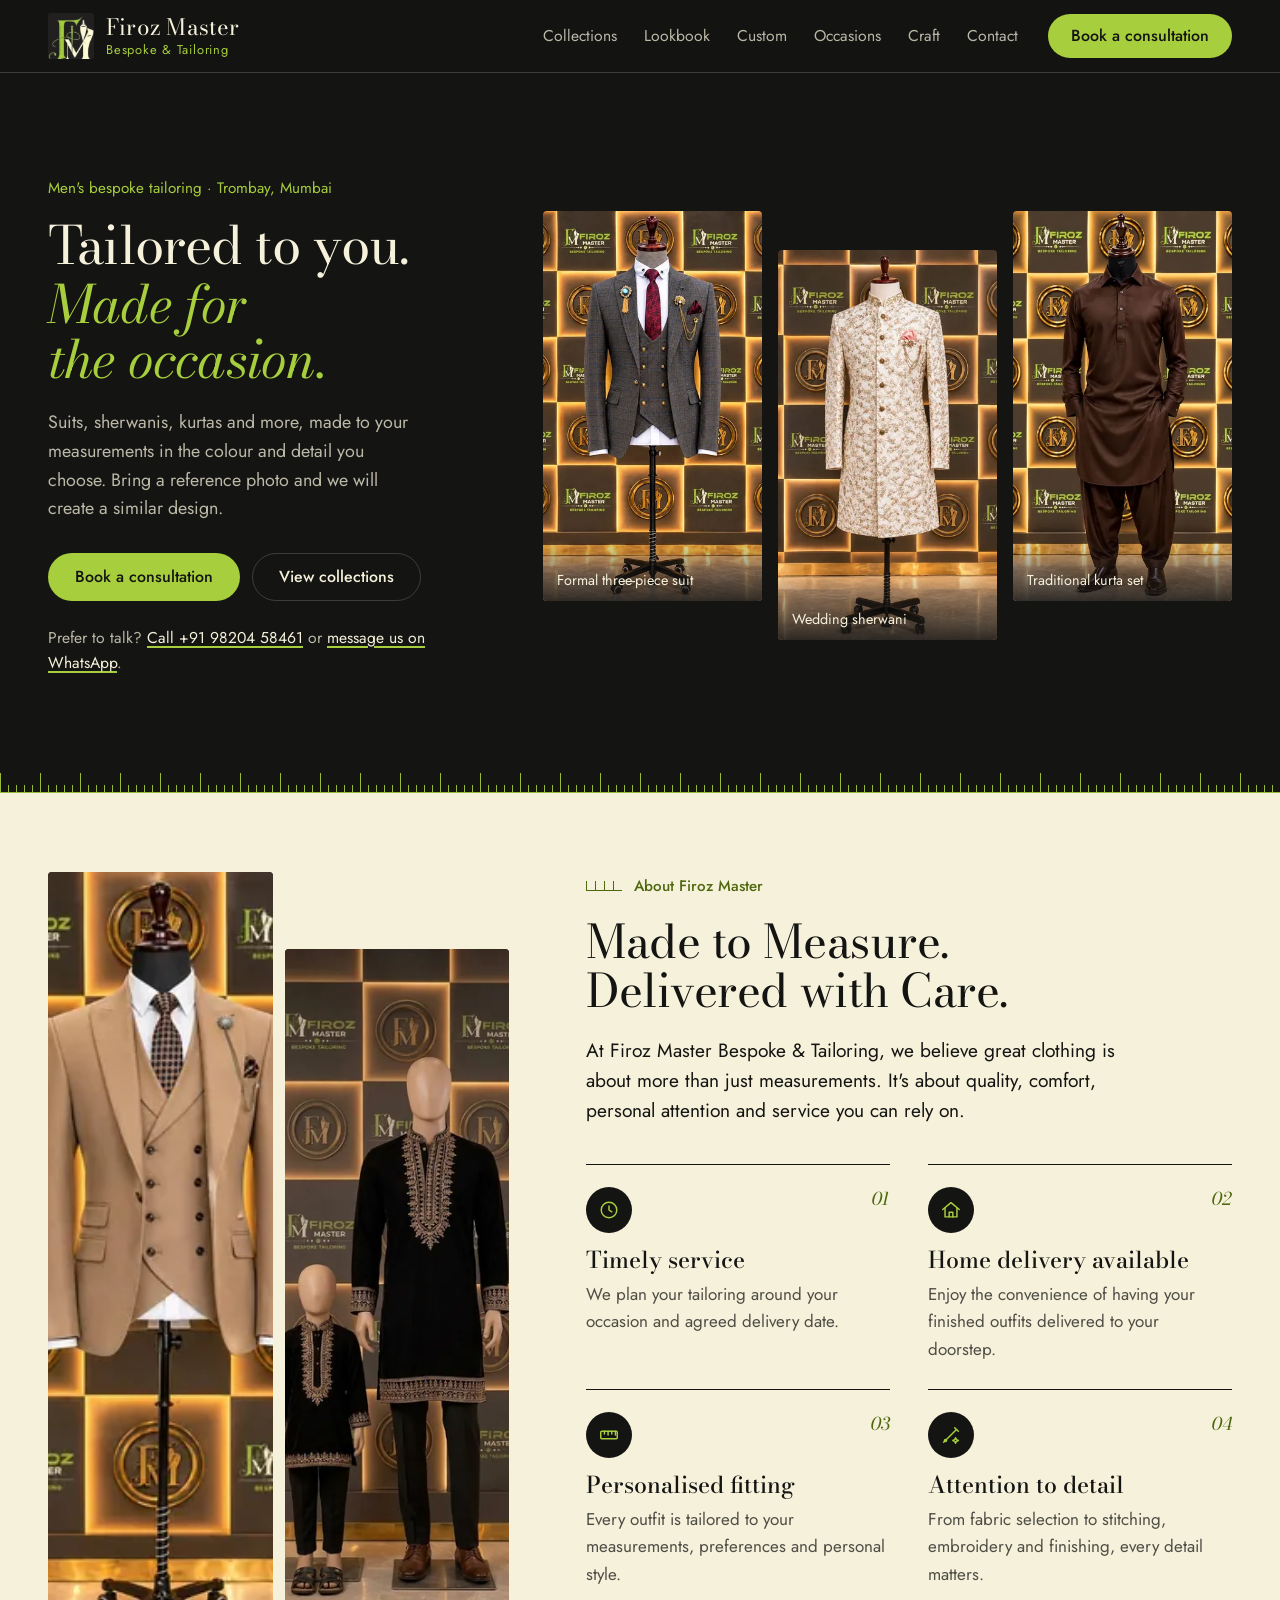
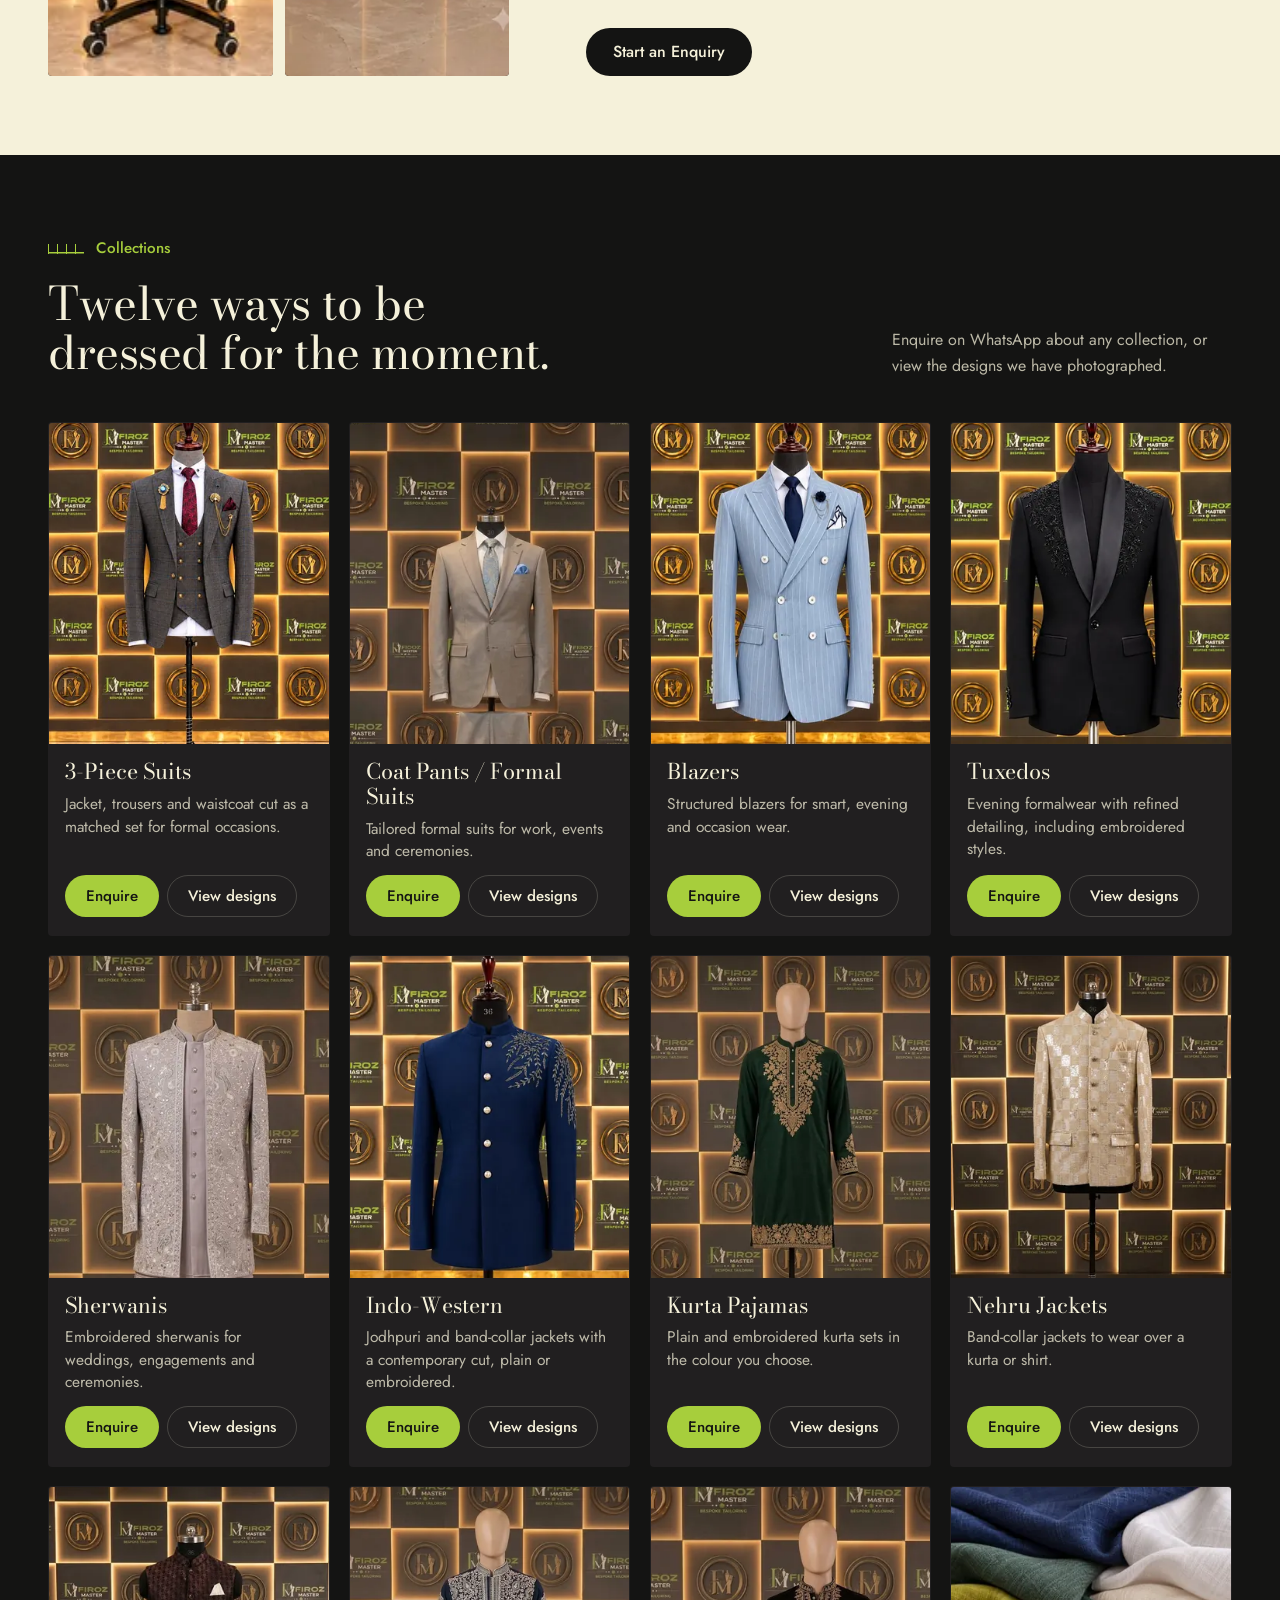
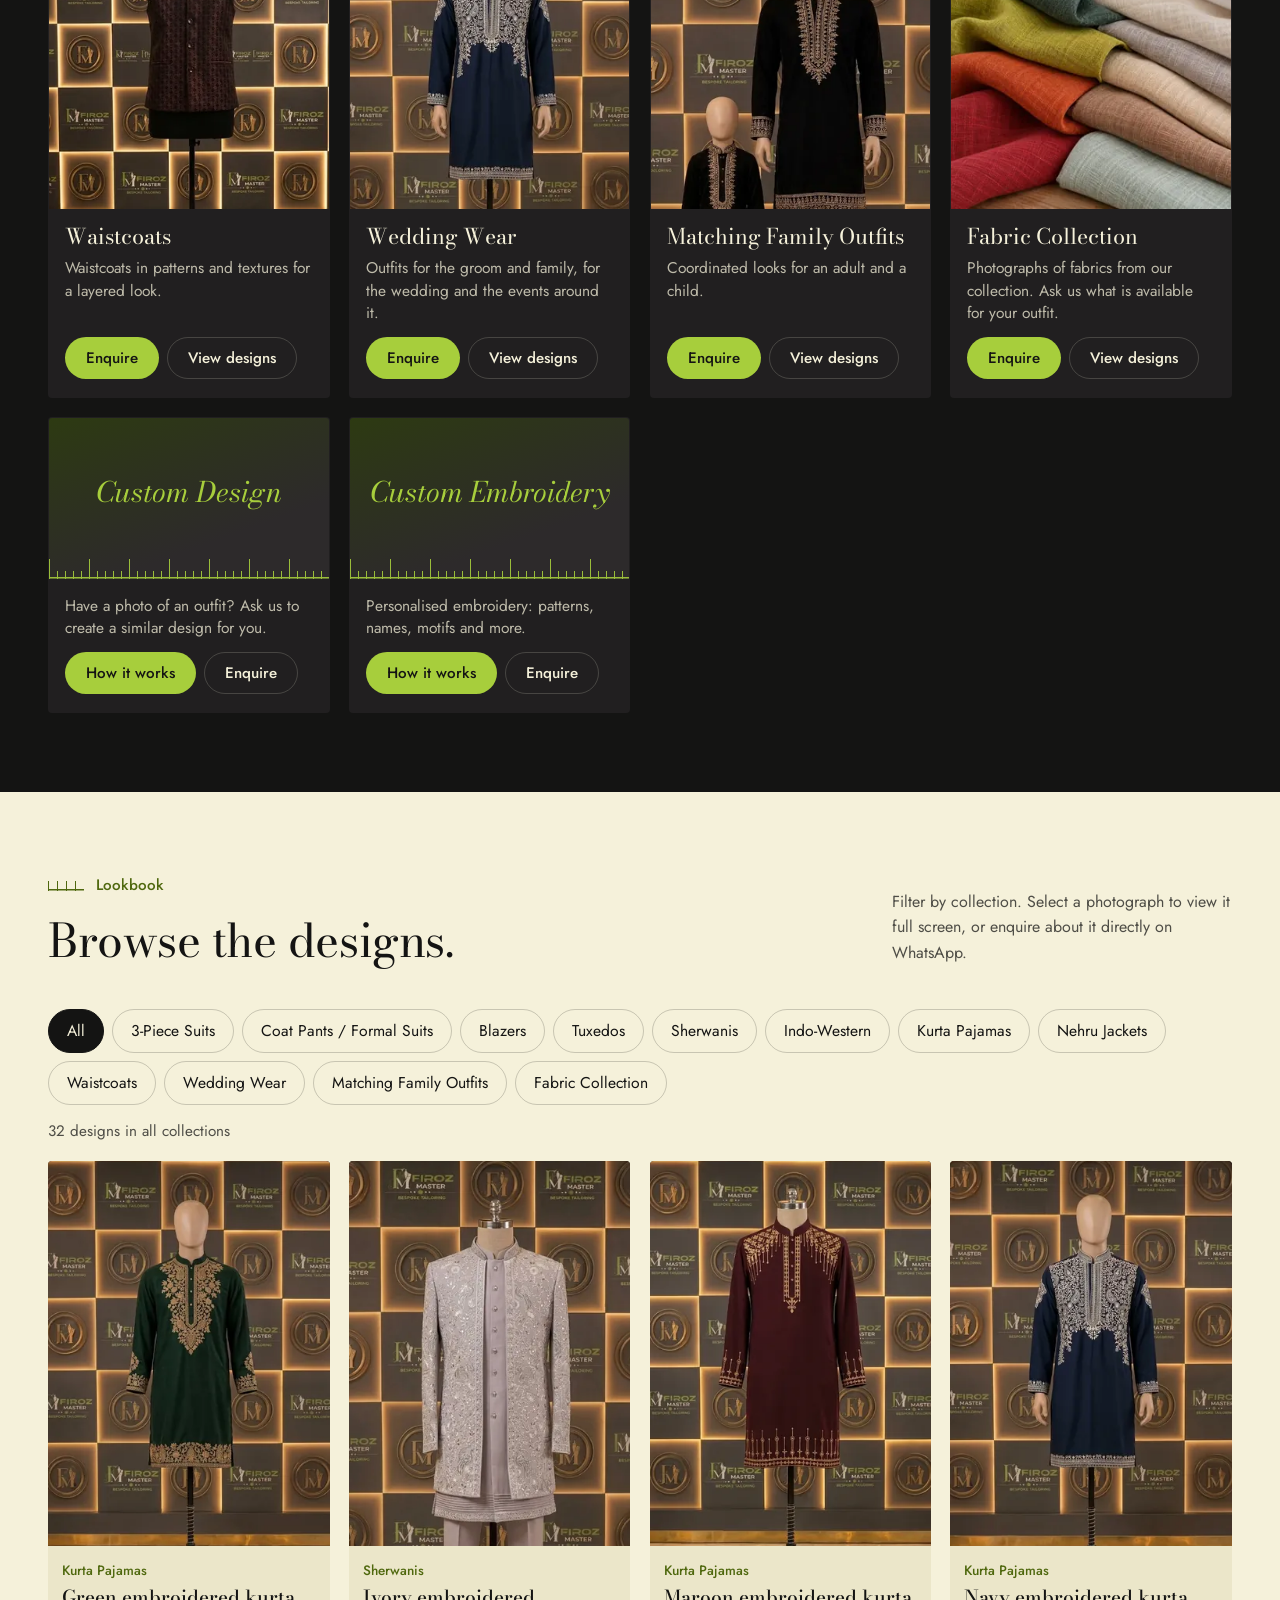
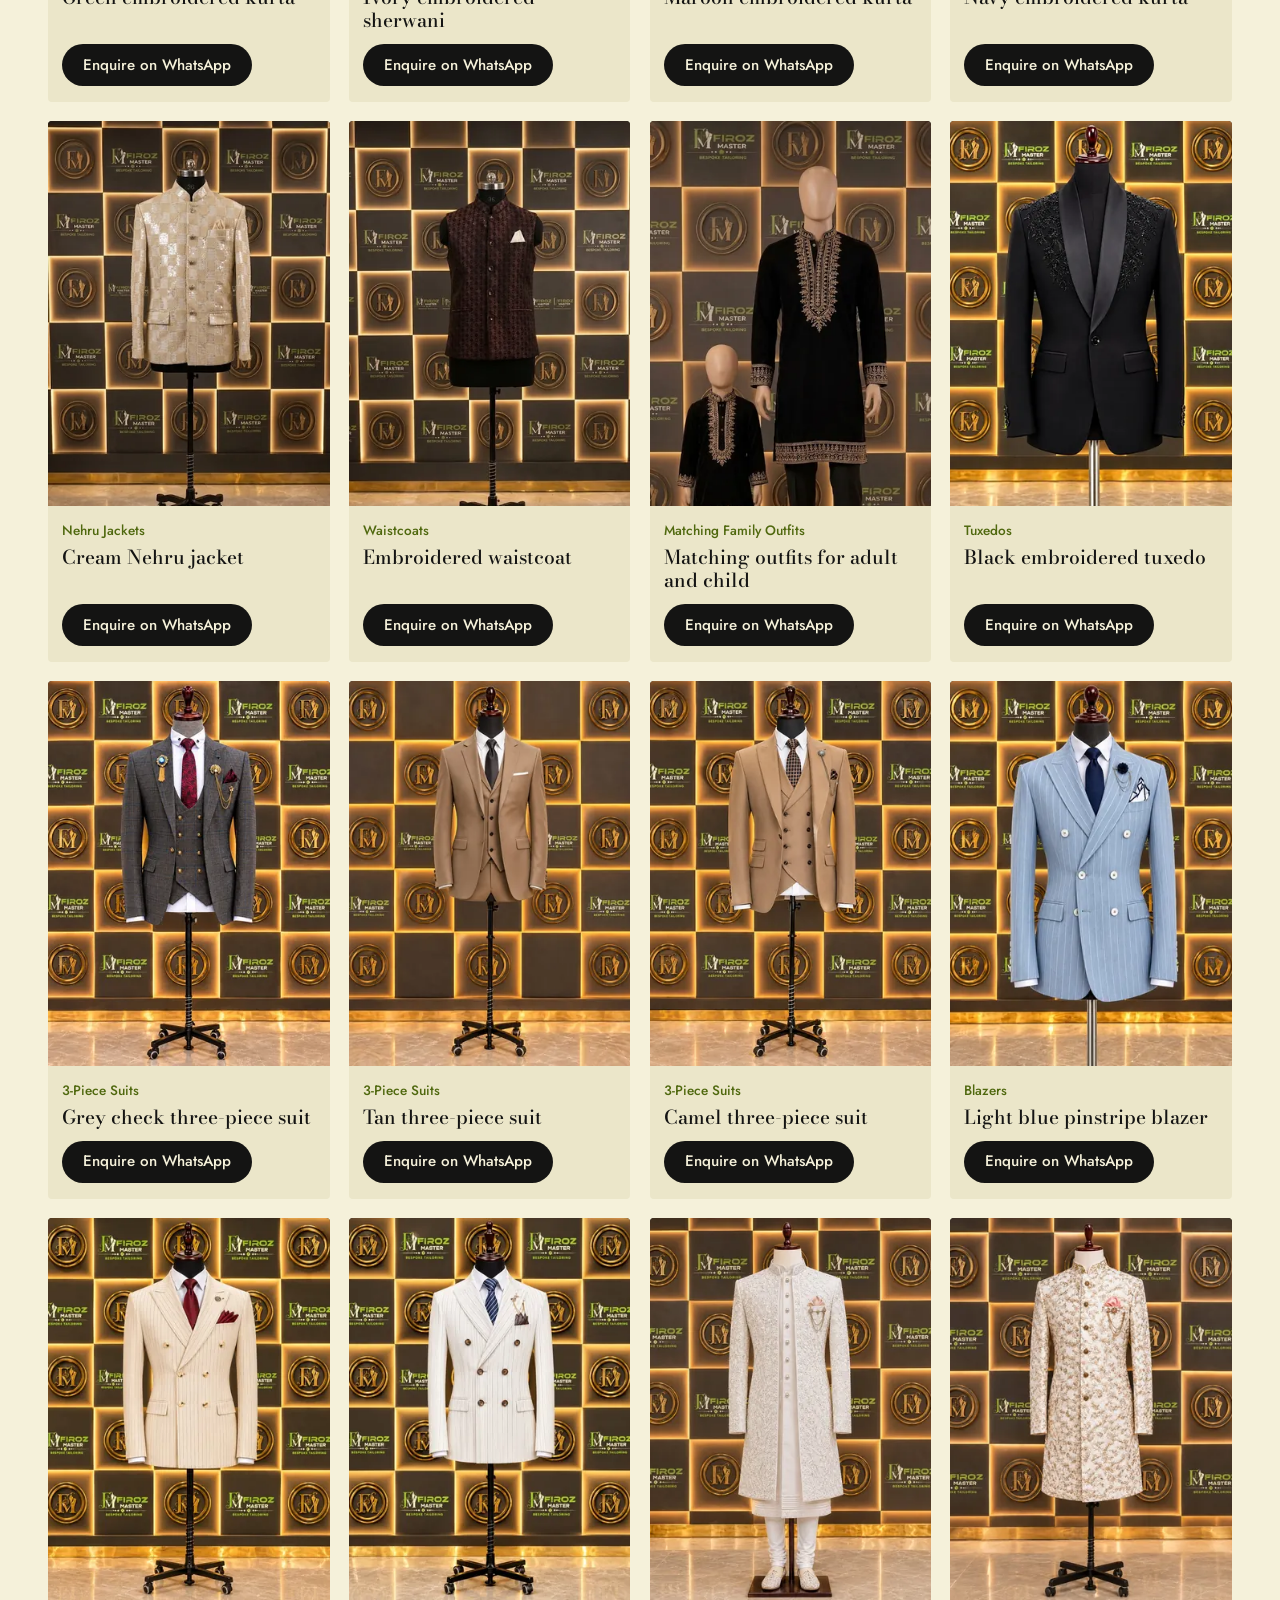
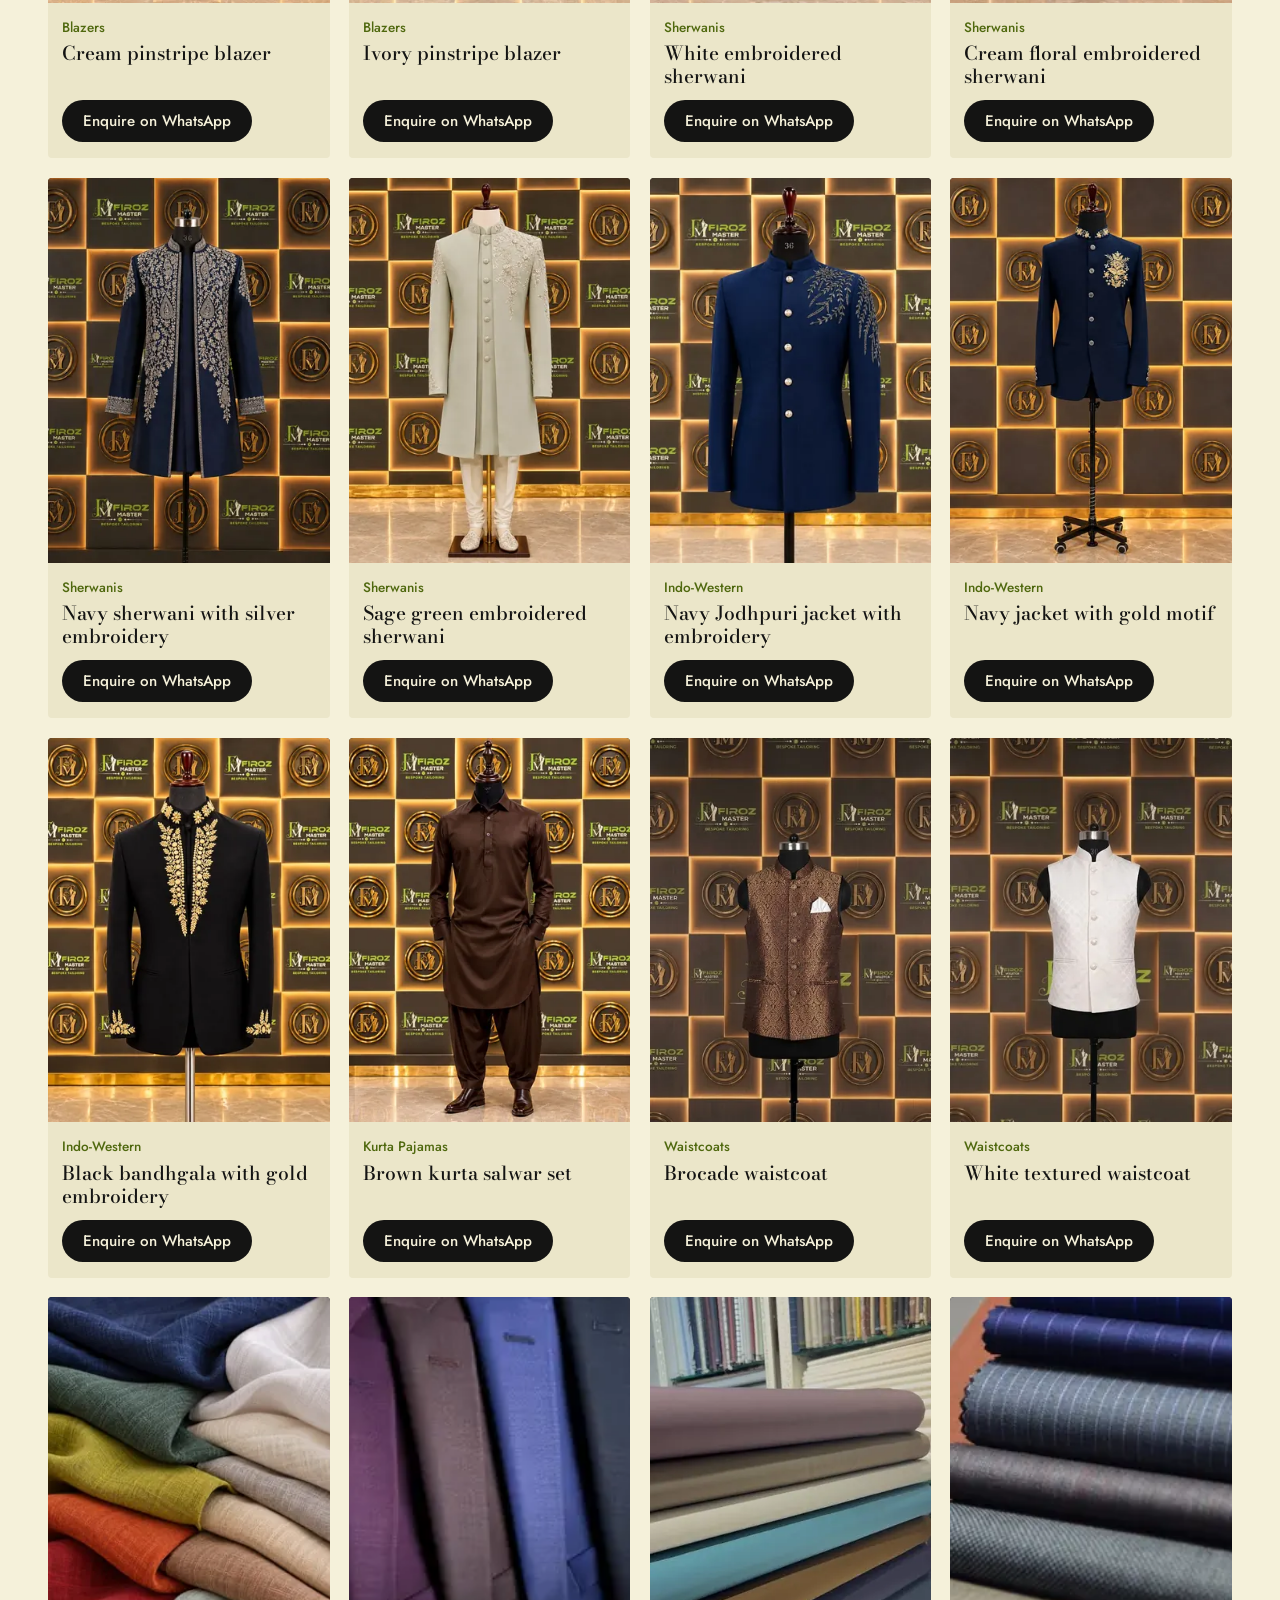
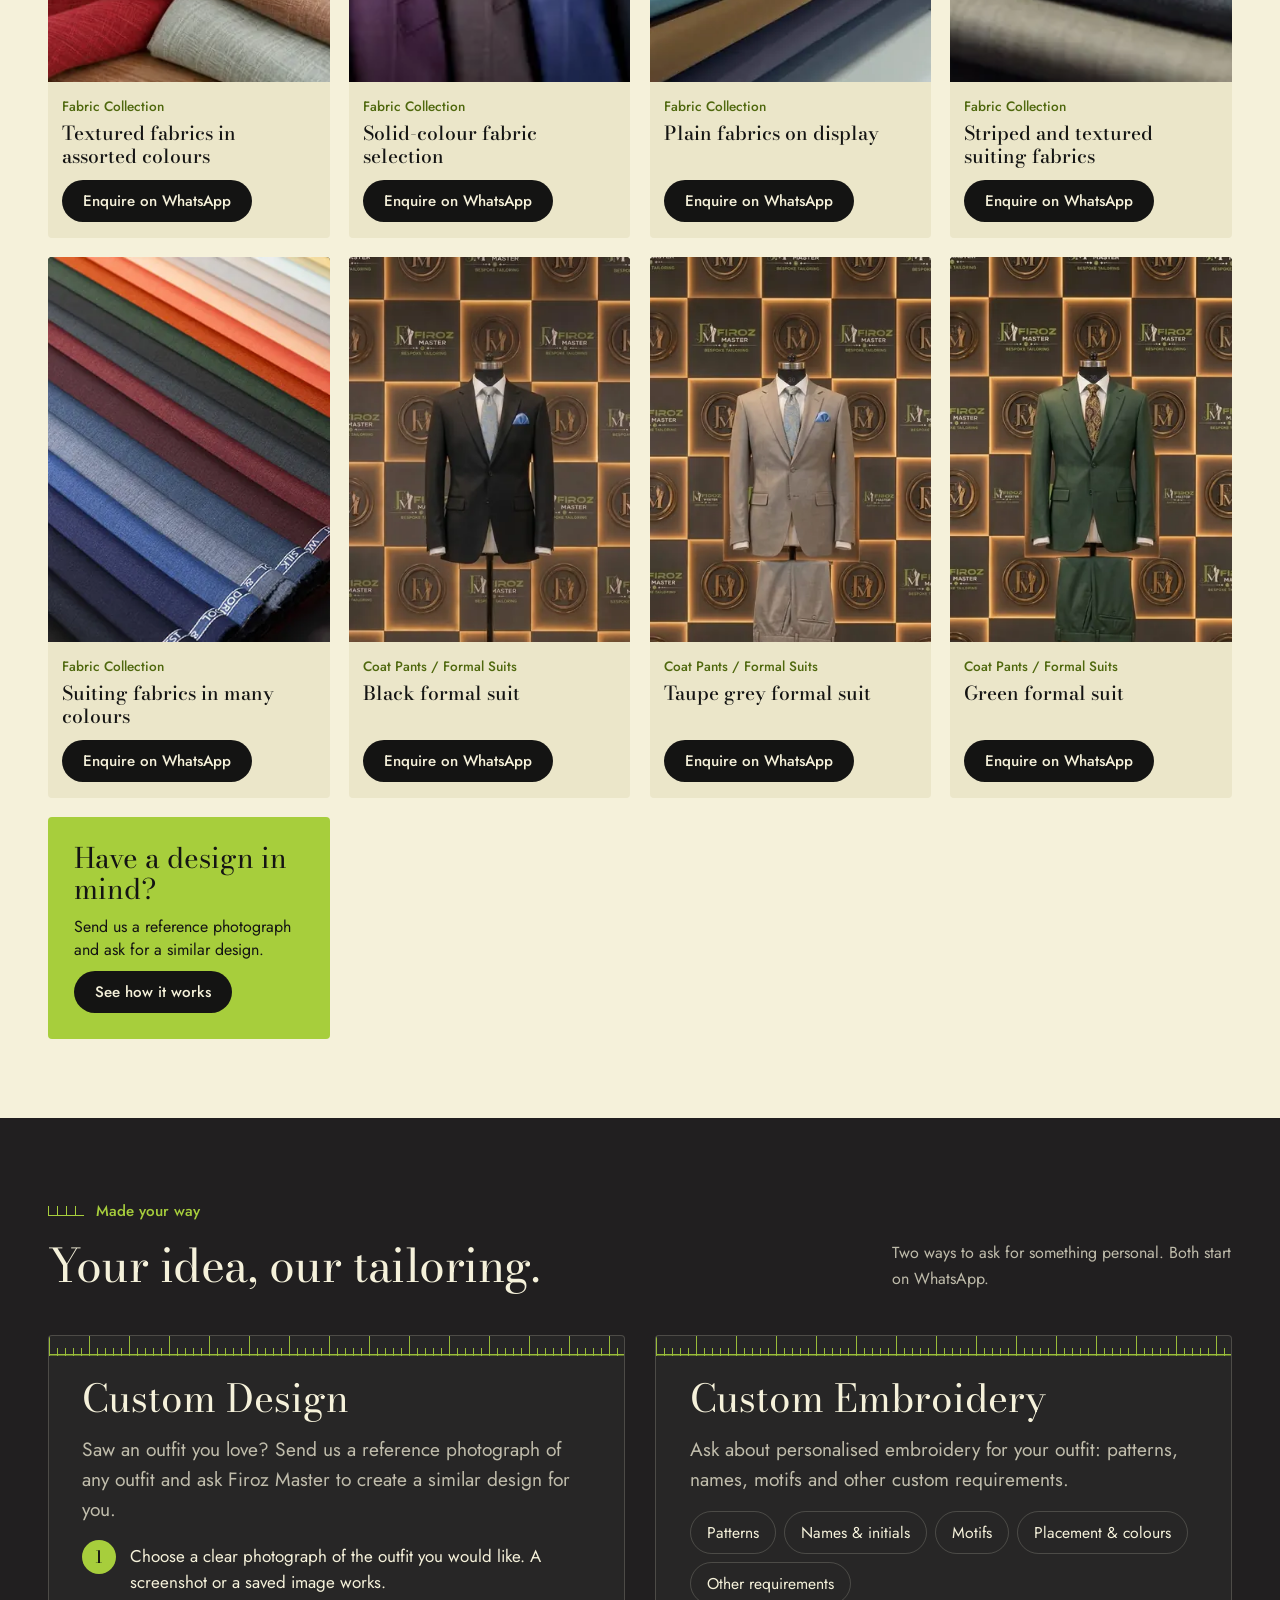
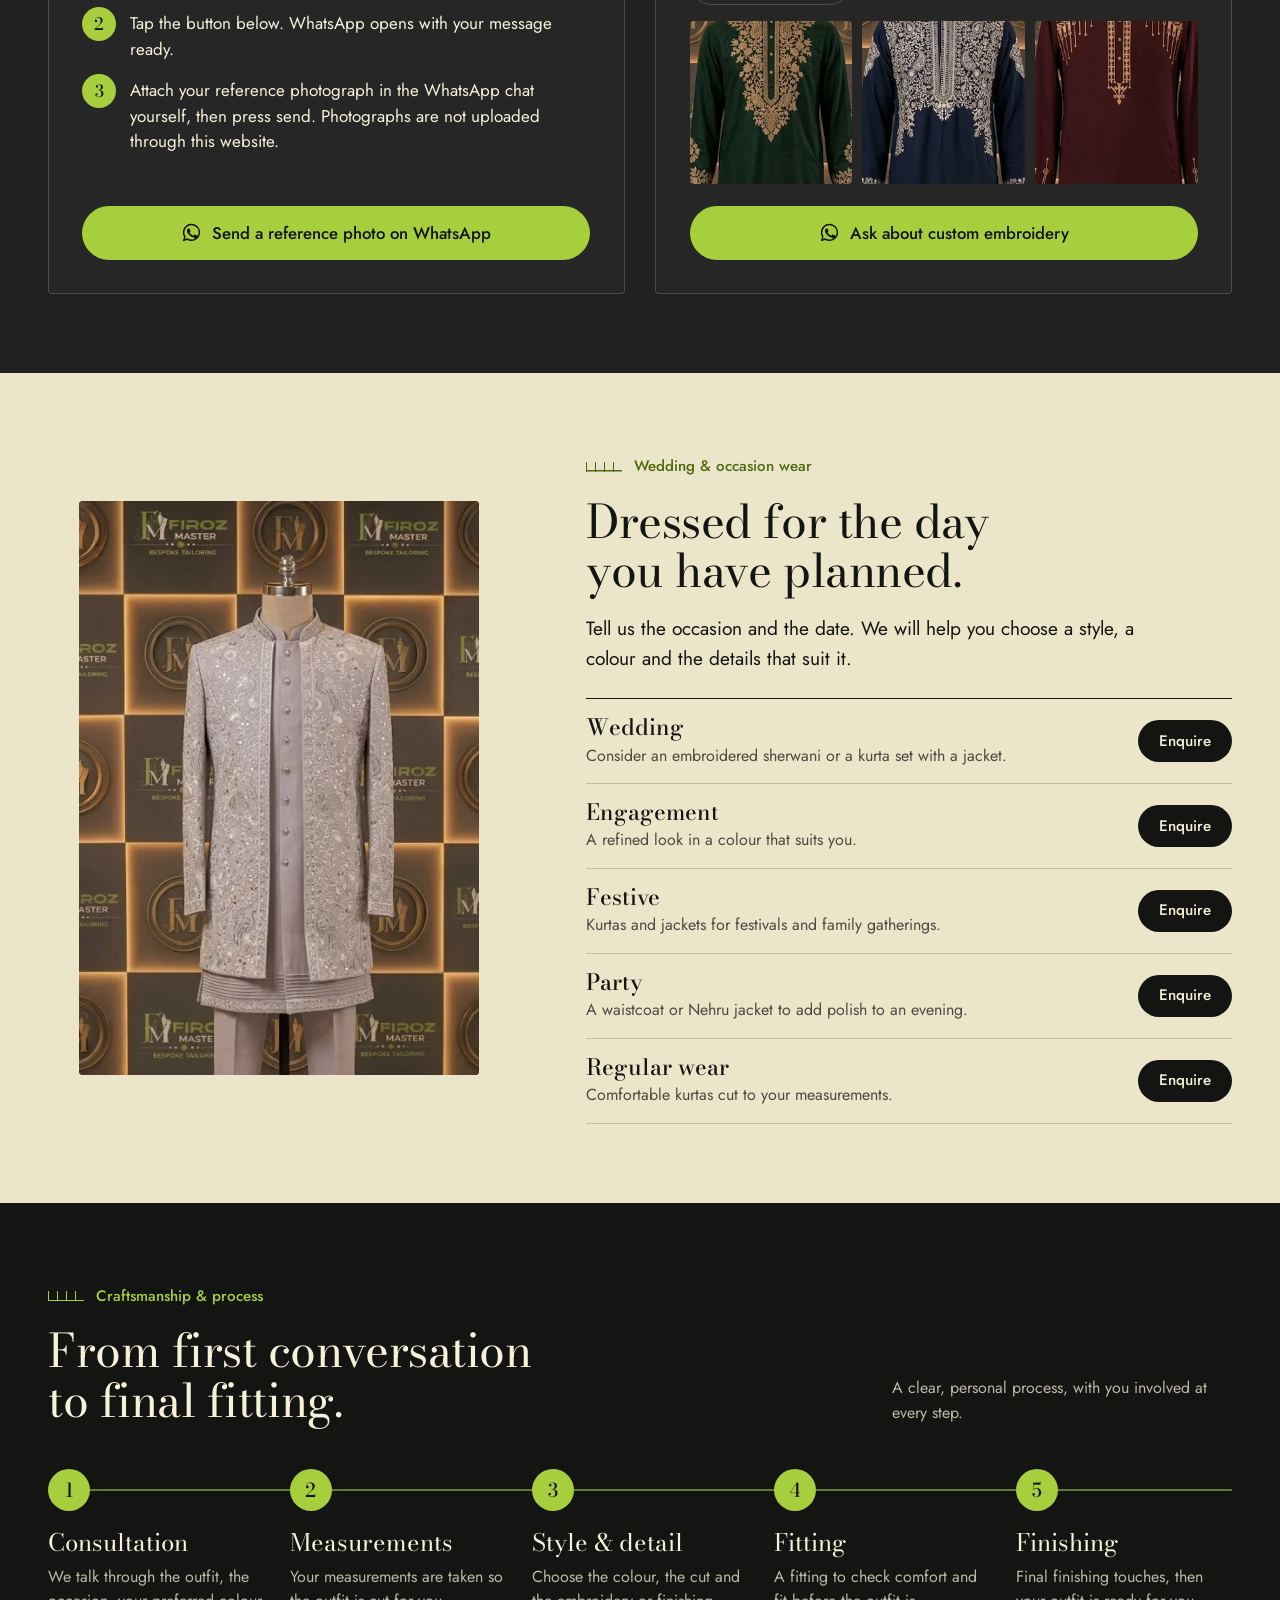
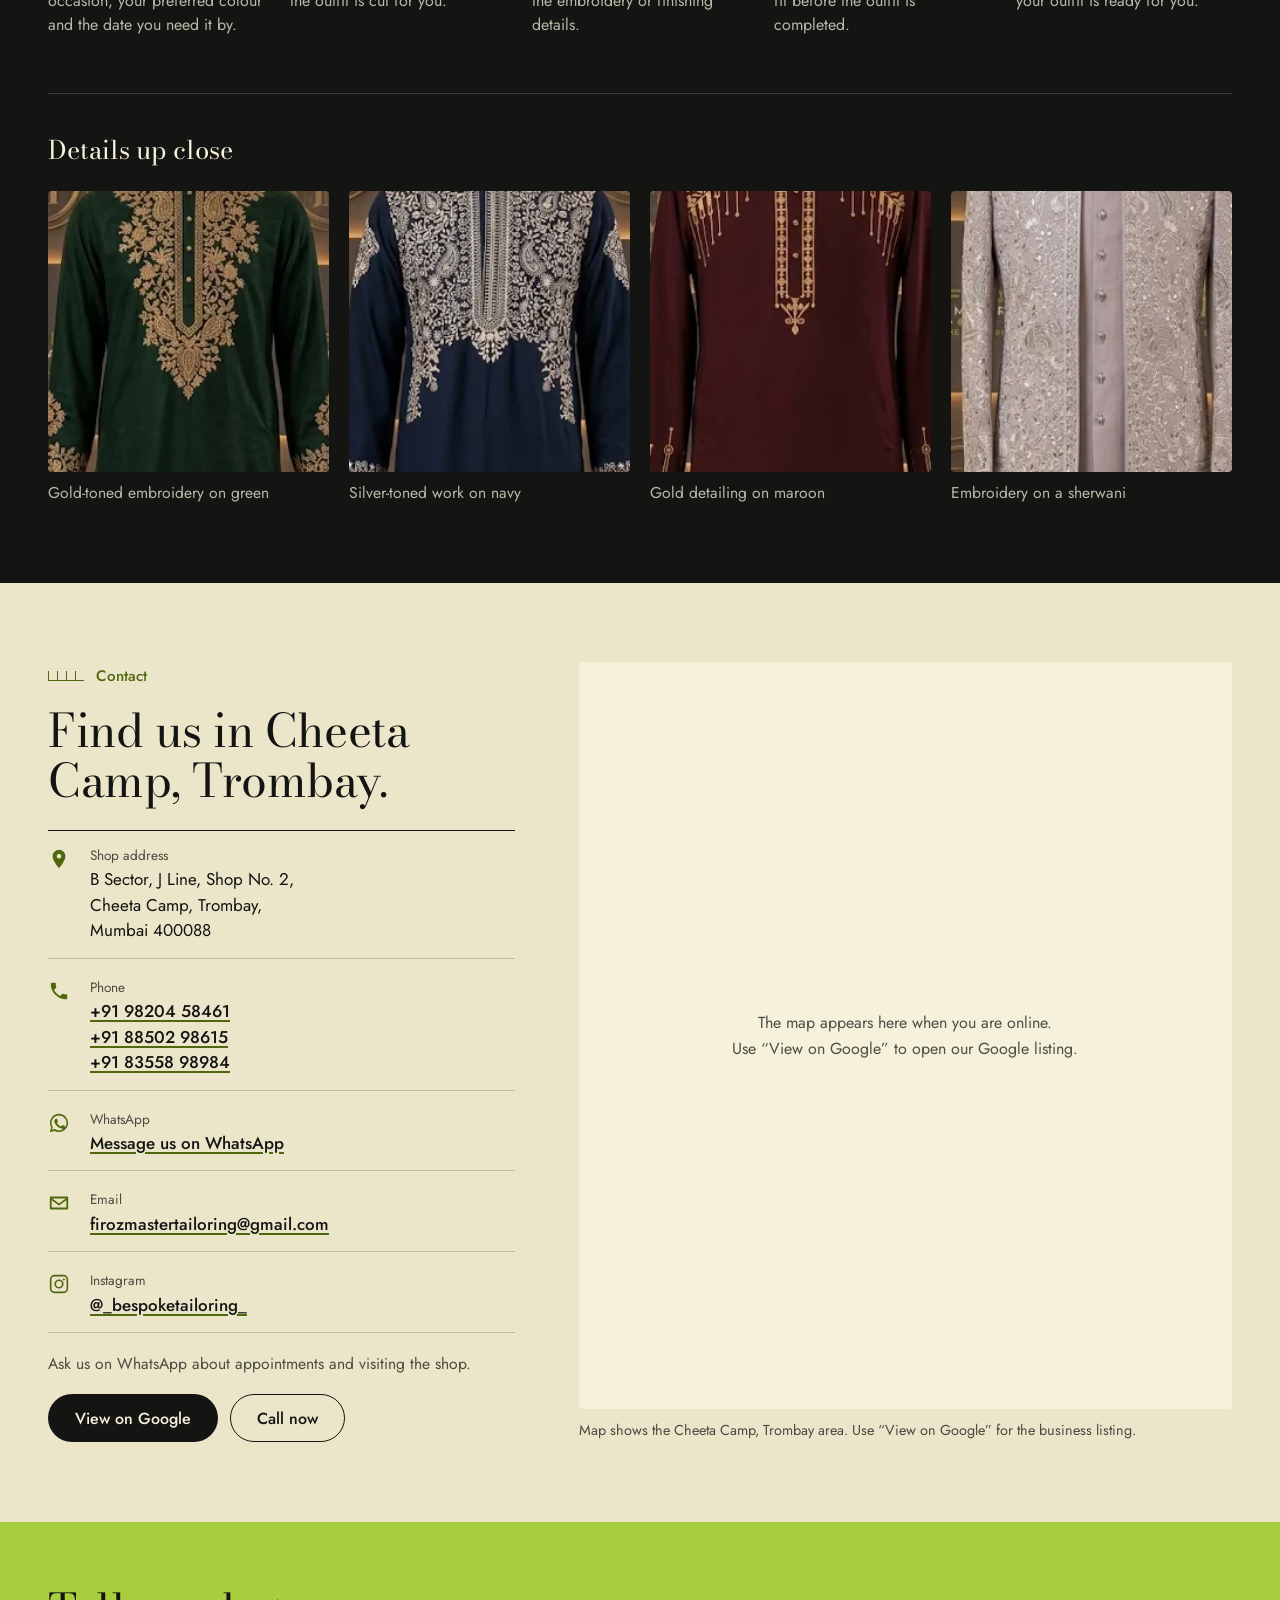
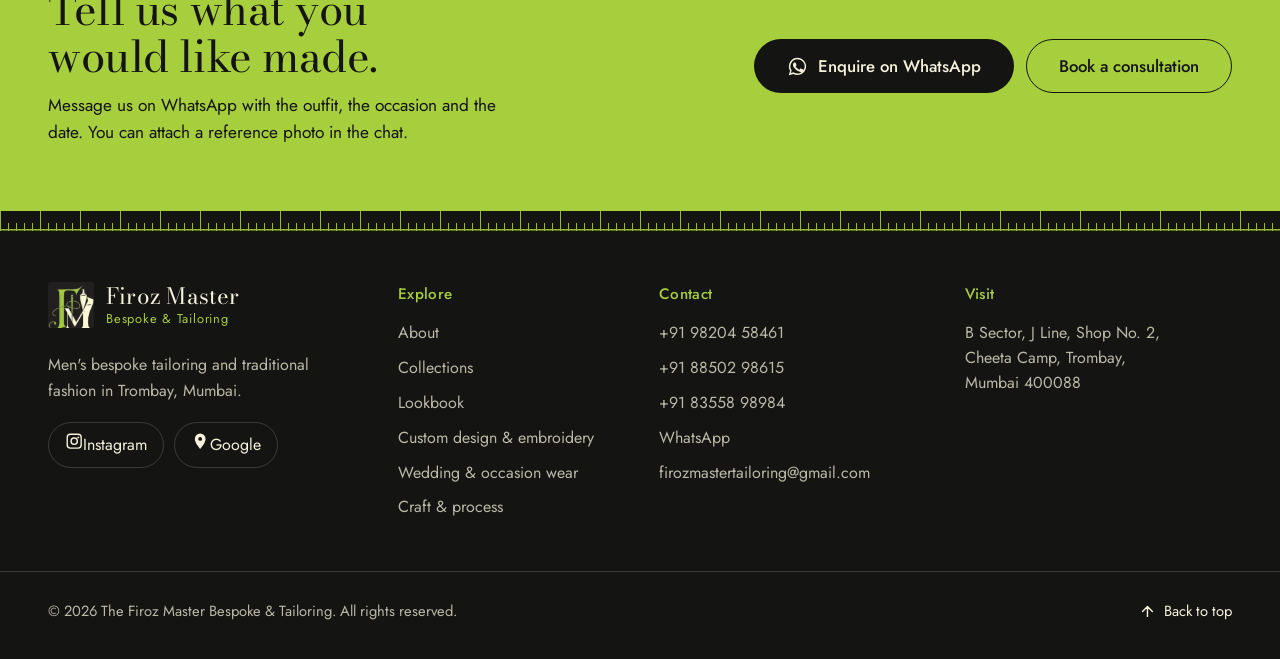
==== commit 4134fcb4: "Integrate Google Analytics 4 into index.html Added Google Analytics 4 tracking scripts to the HTML f" ====
--- a/index.html
+++ b/index.html
@@ -40,6 +40,14 @@
     ]
   }
   </script>
+  <!-- Google Analytics 4 -->
+  <script async src="https://www.googletagmanager.com/gtag/js?id=G-R9K39JMR5N"></script>
+  <script>
+    window.dataLayer = window.dataLayer || [];
+    function gtag(){dataLayer.push(arguments);}
+    gtag('js', new Date());
+    gtag('config', 'G-R9K39JMR5N');
+  </script>
 </head>
 <body>
   <a class="skip-link" href="#main">Skip to main content</a>
